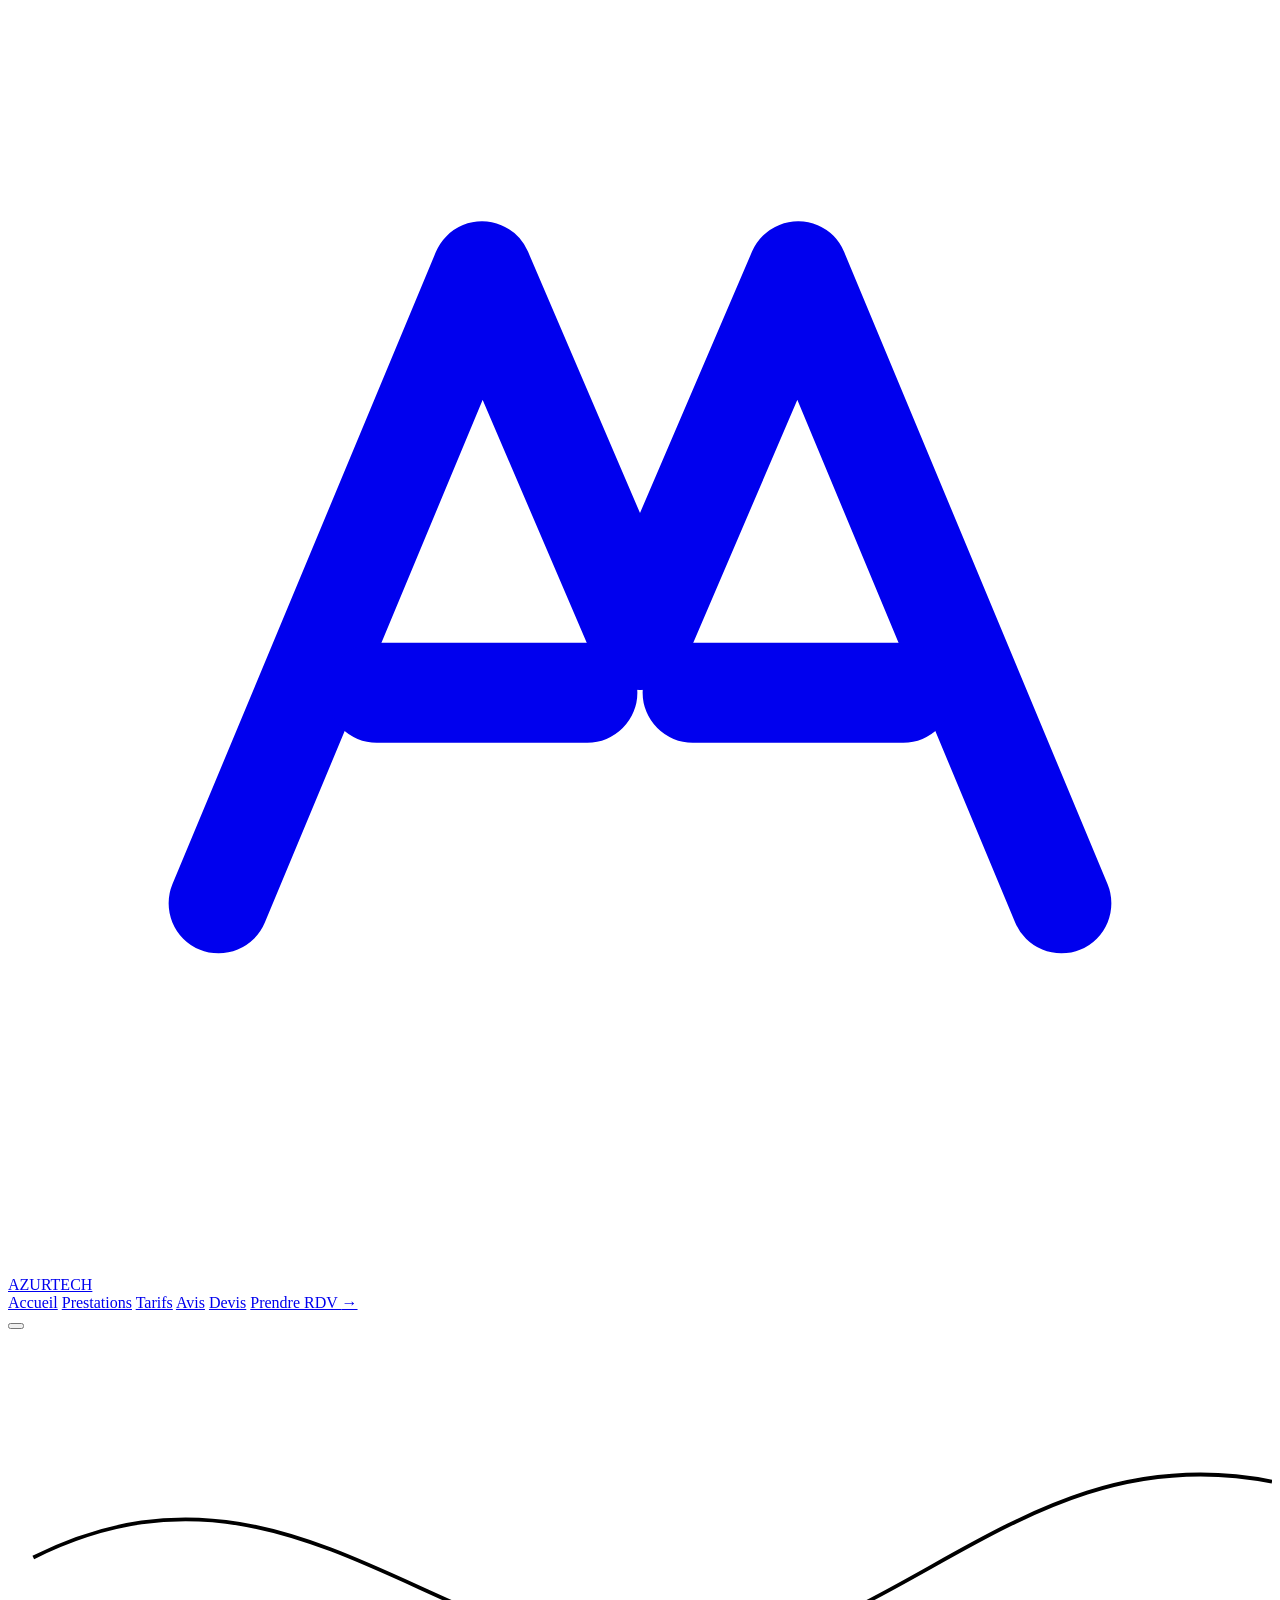
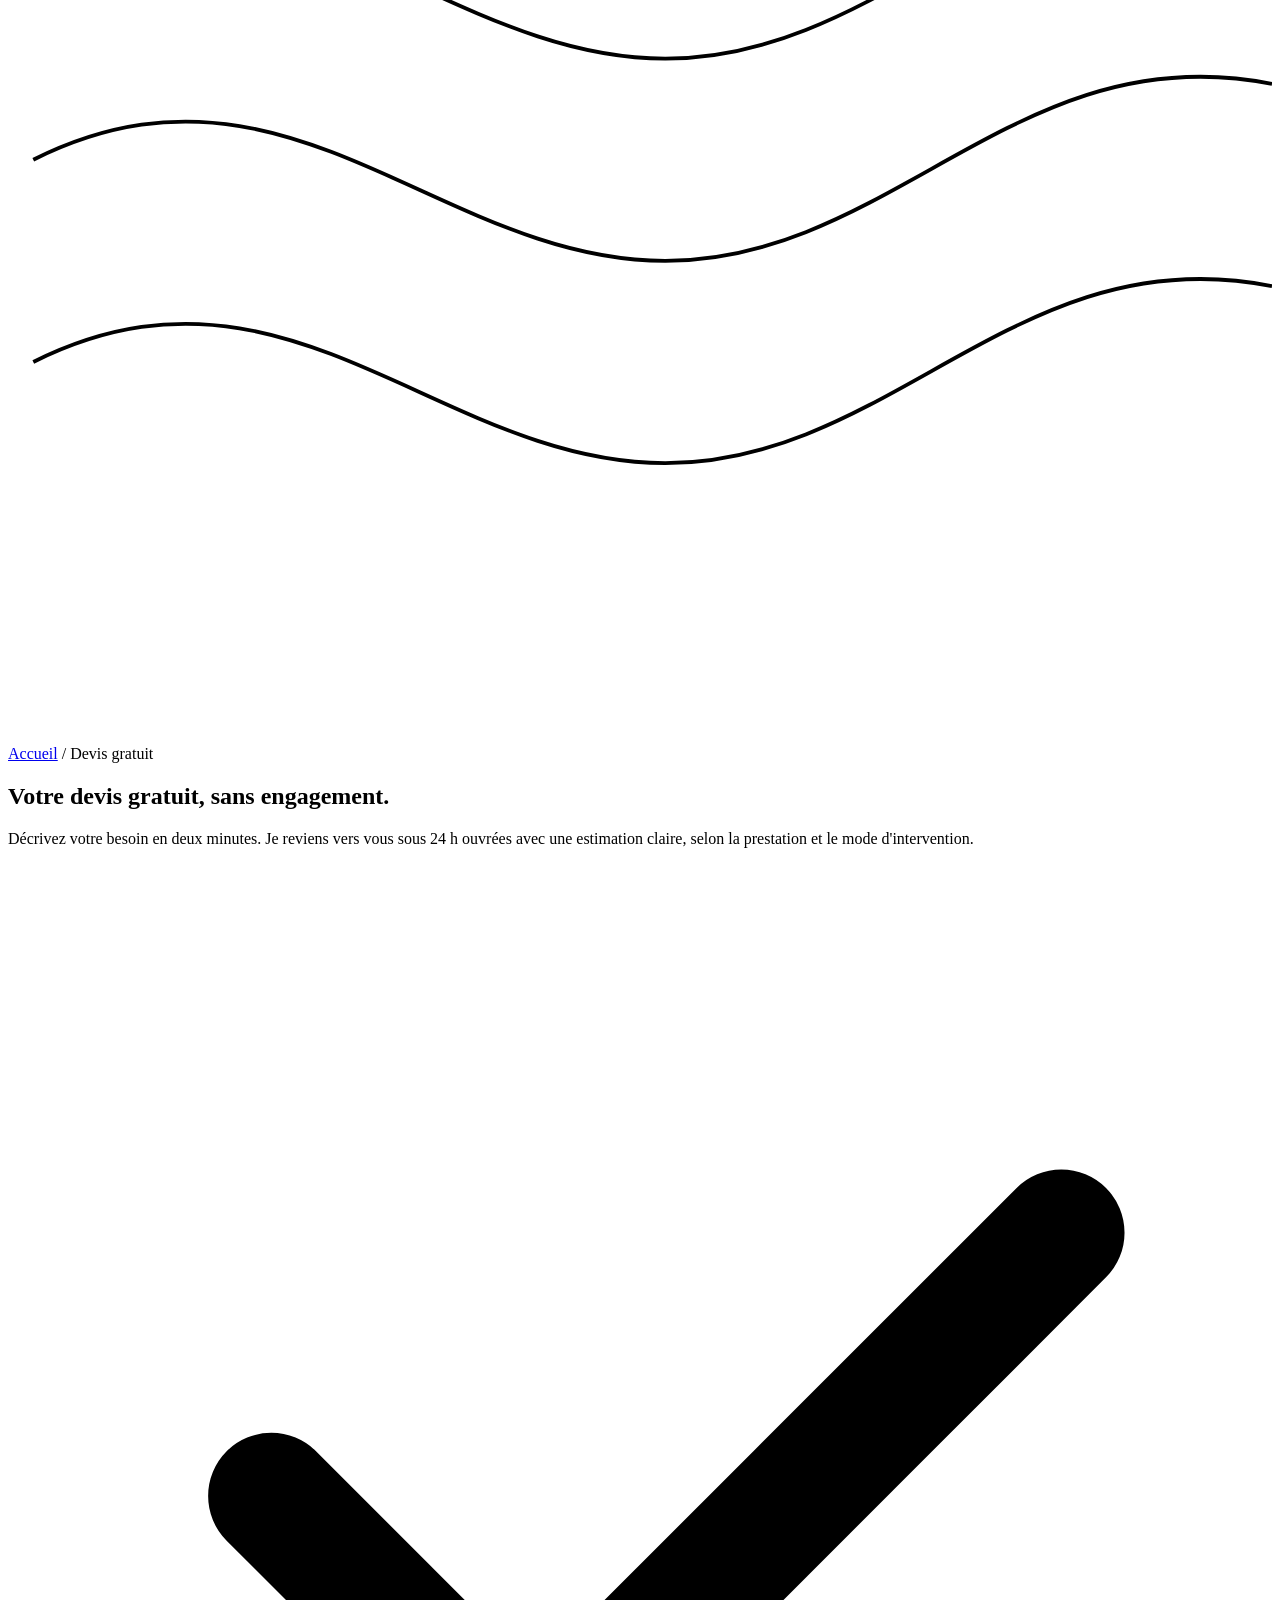
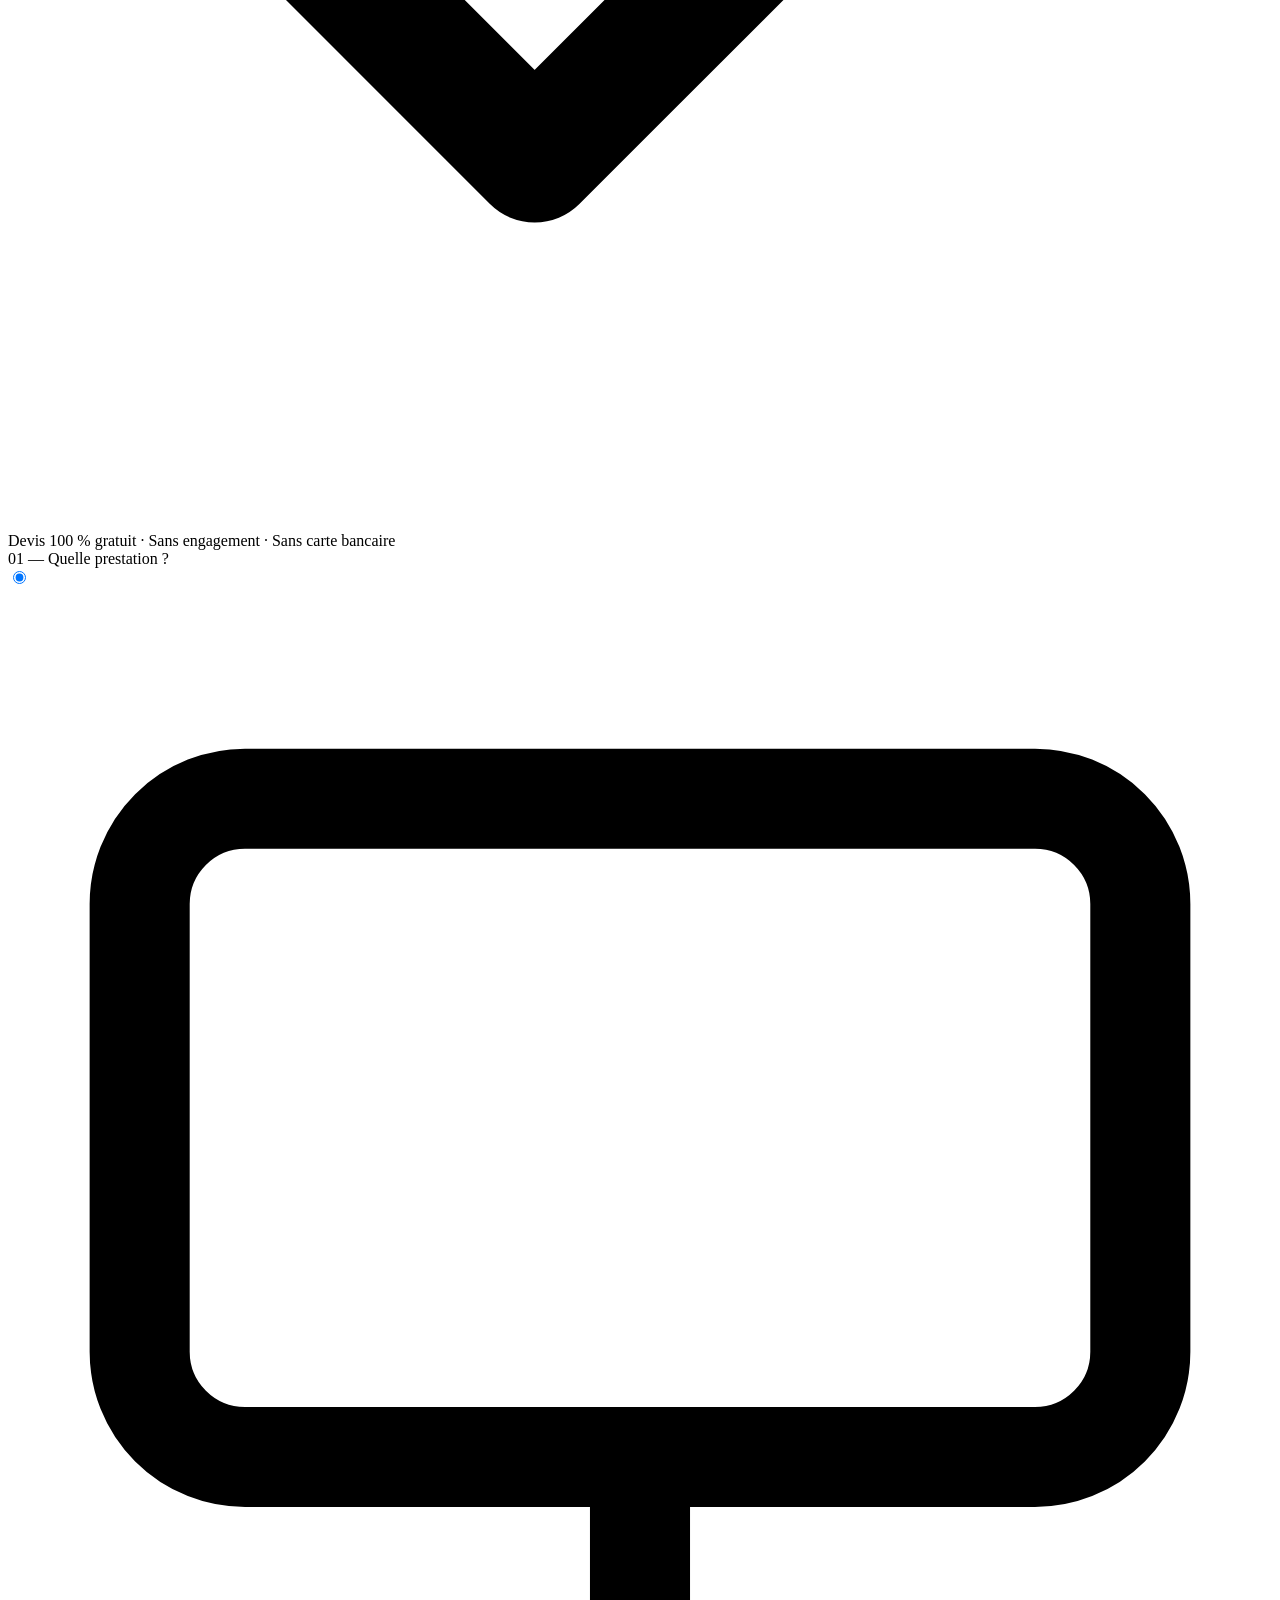
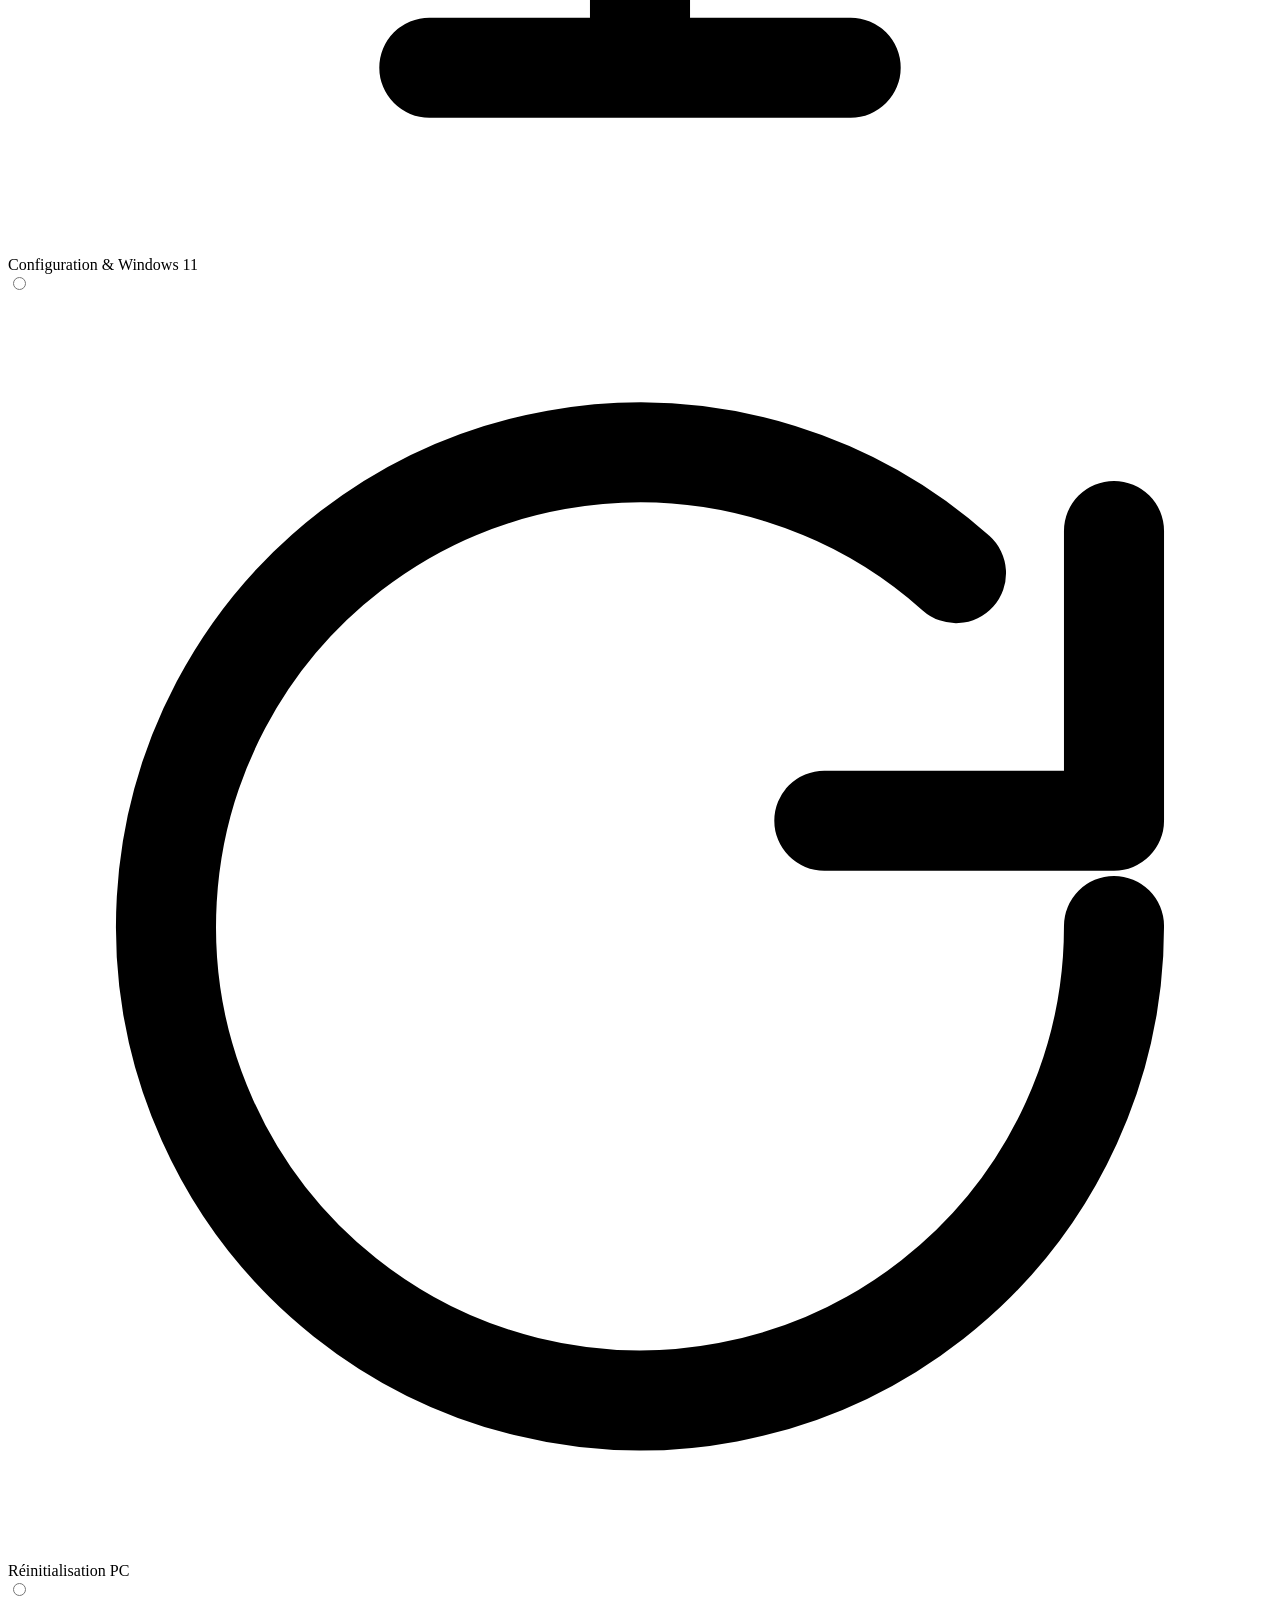
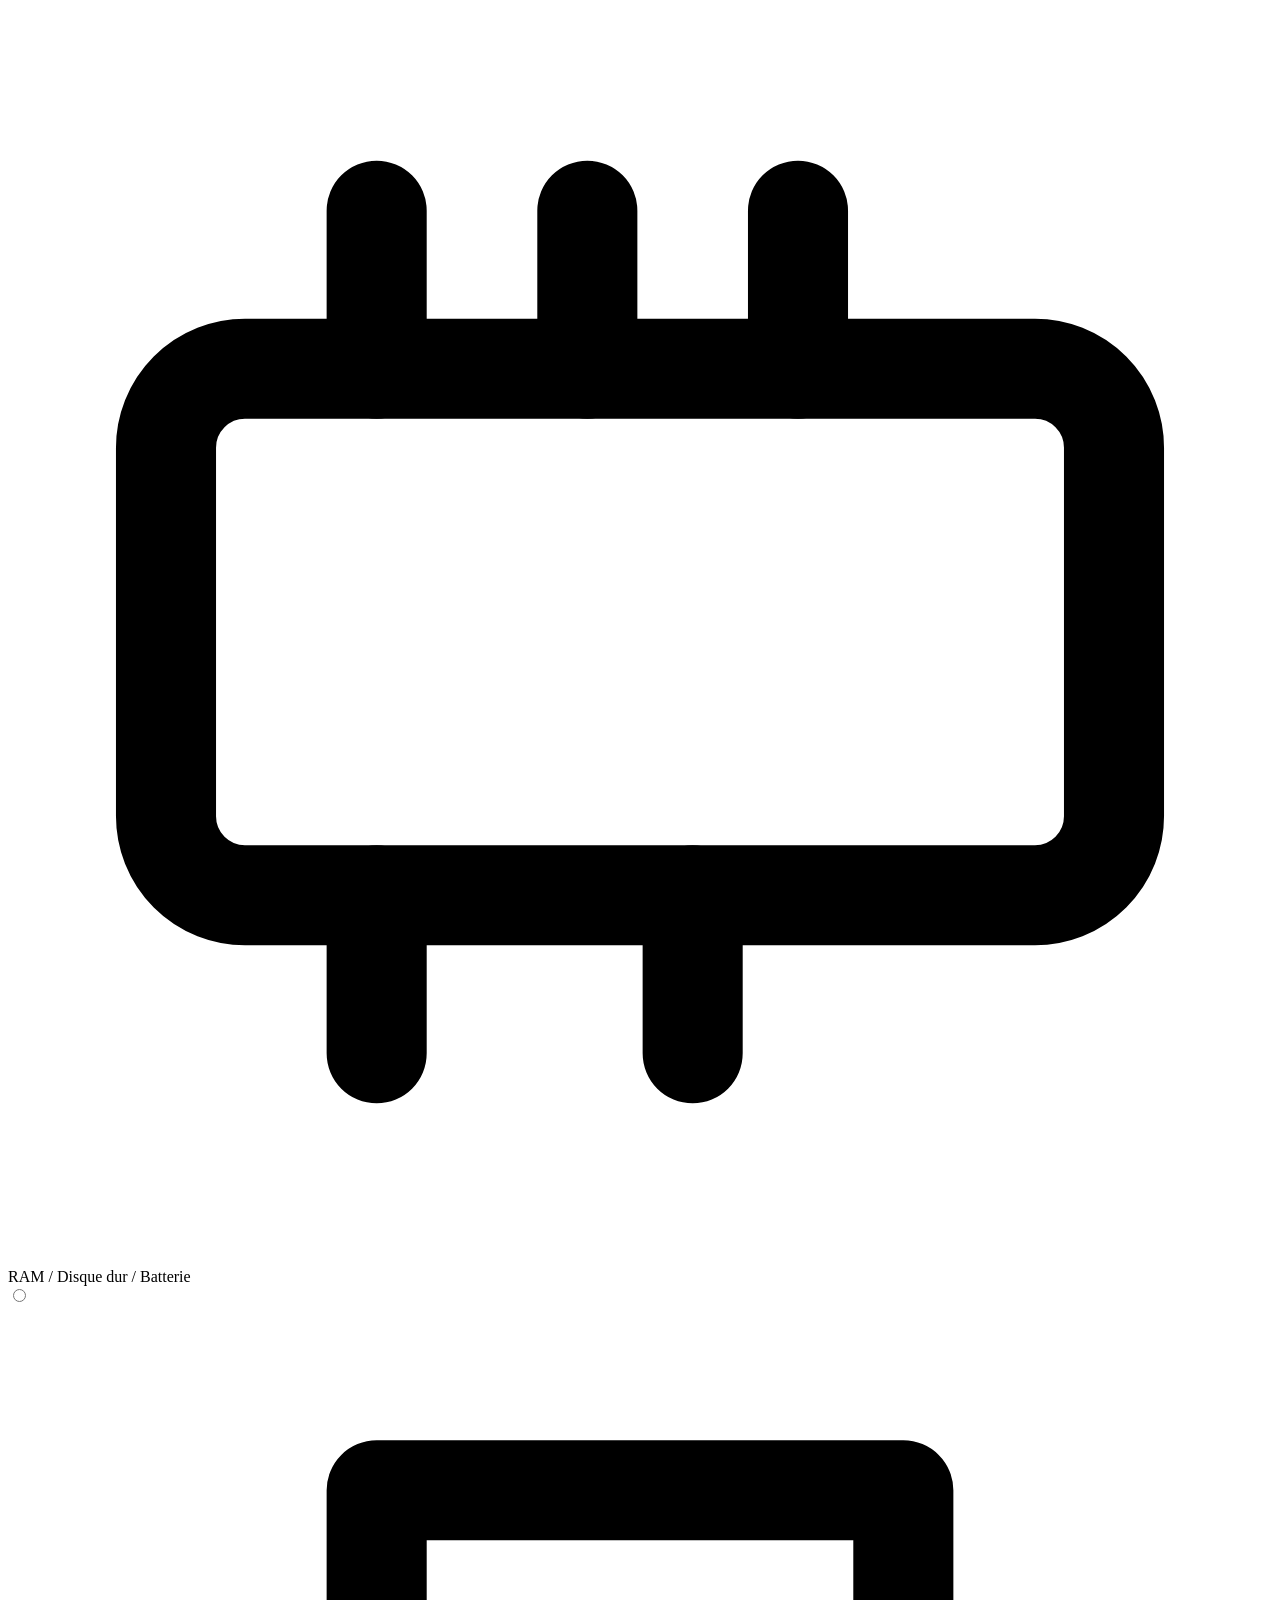
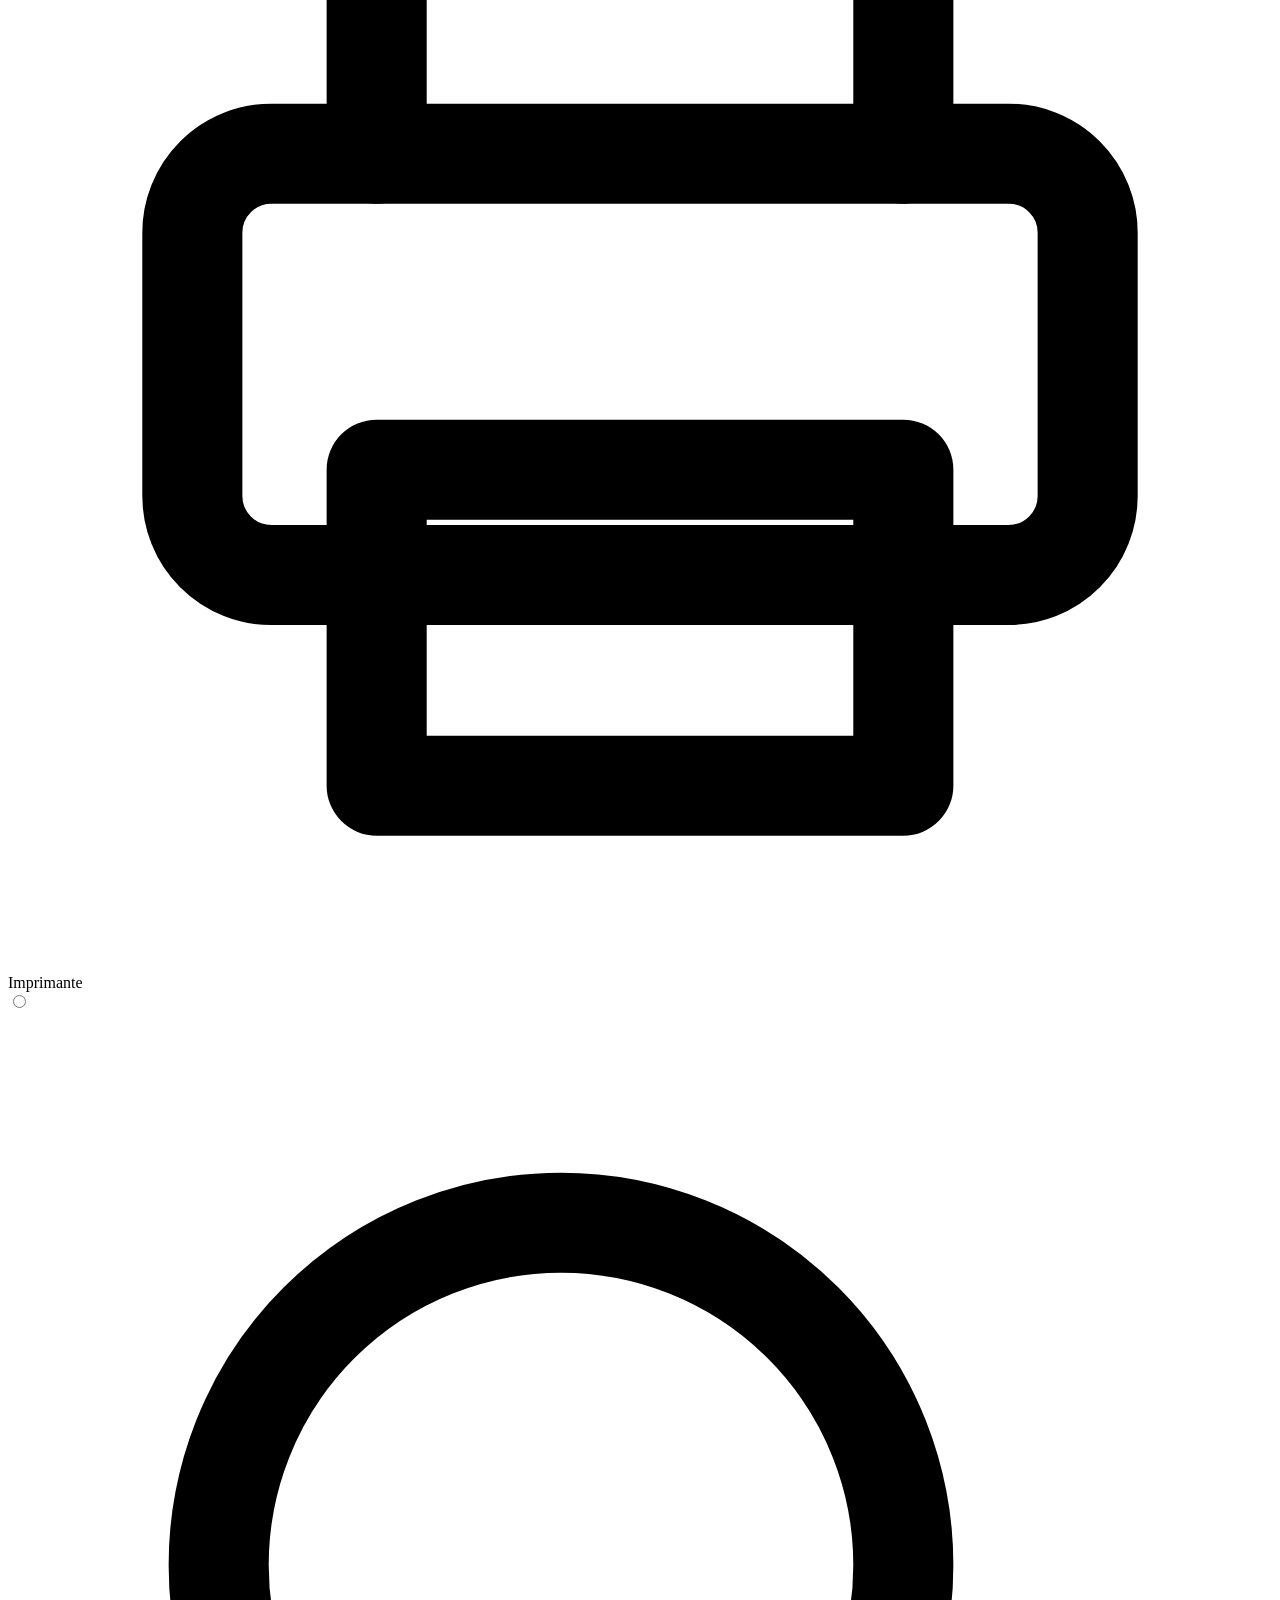
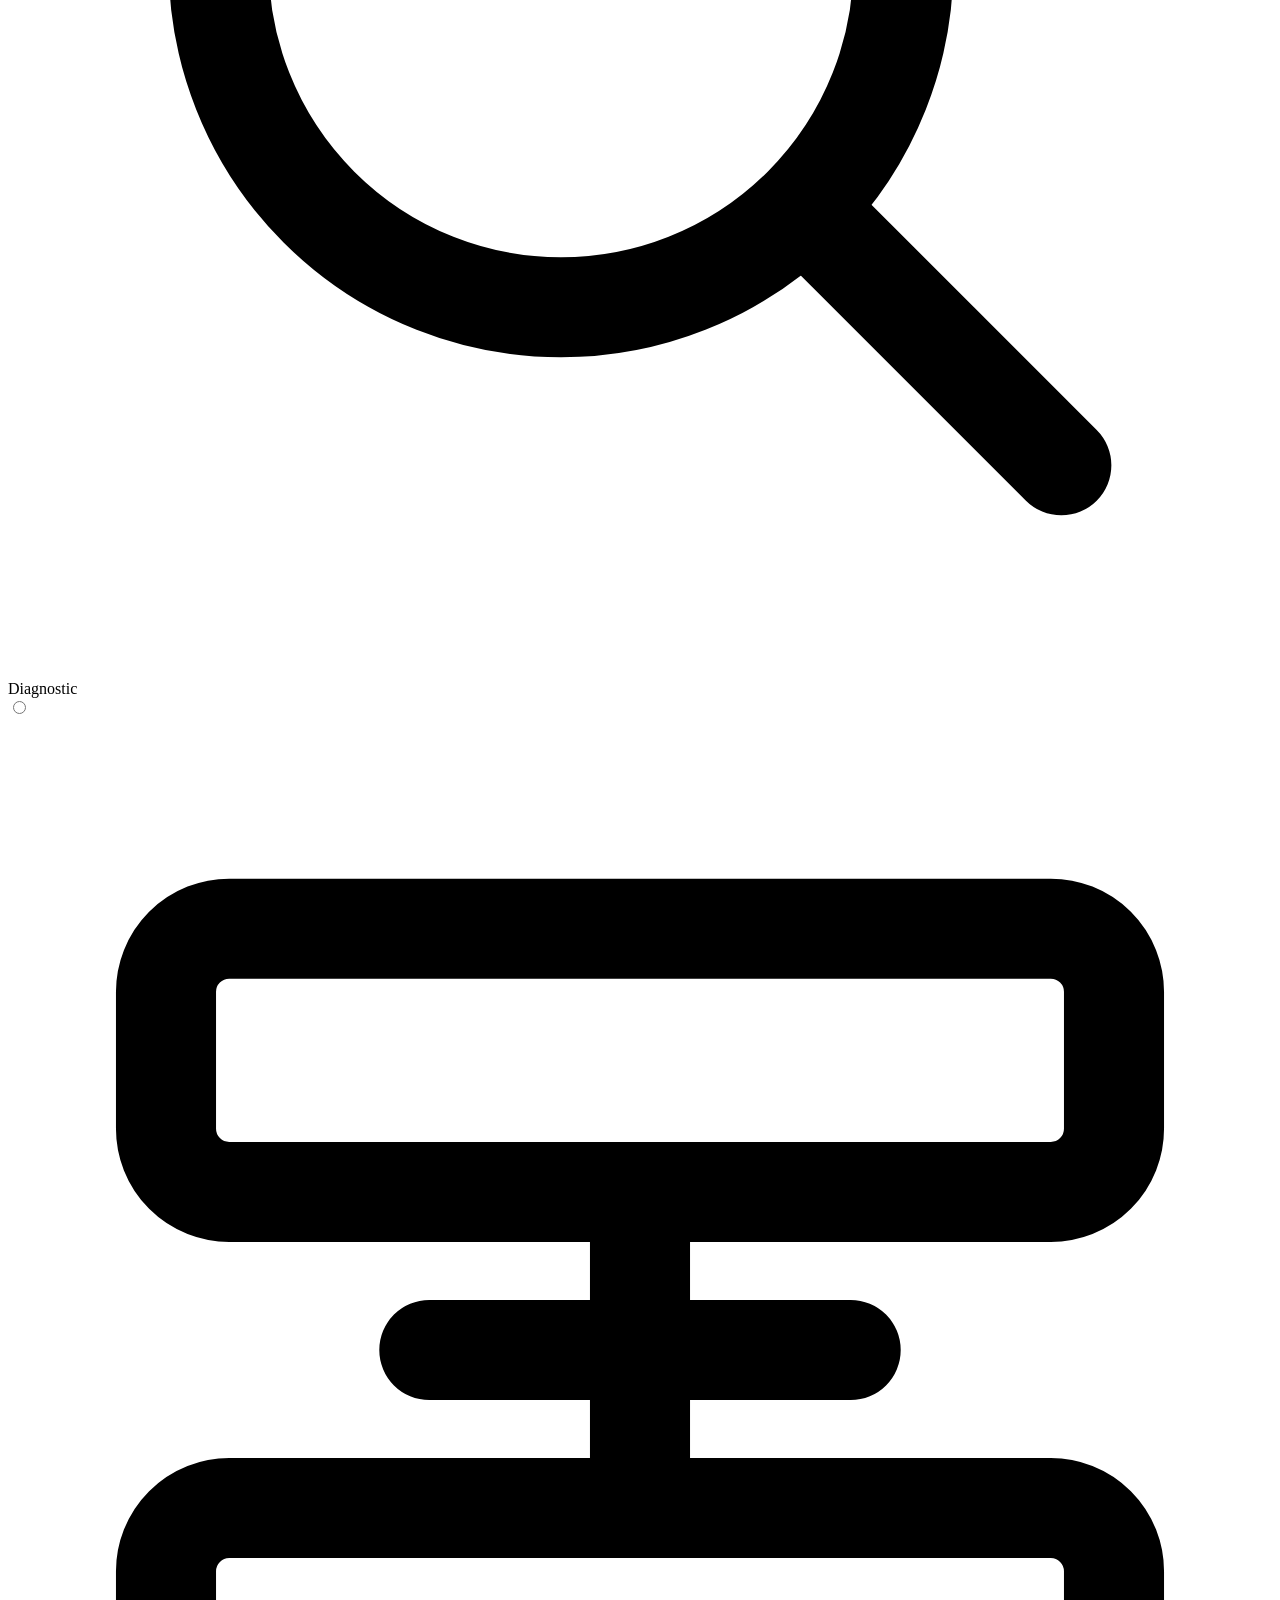
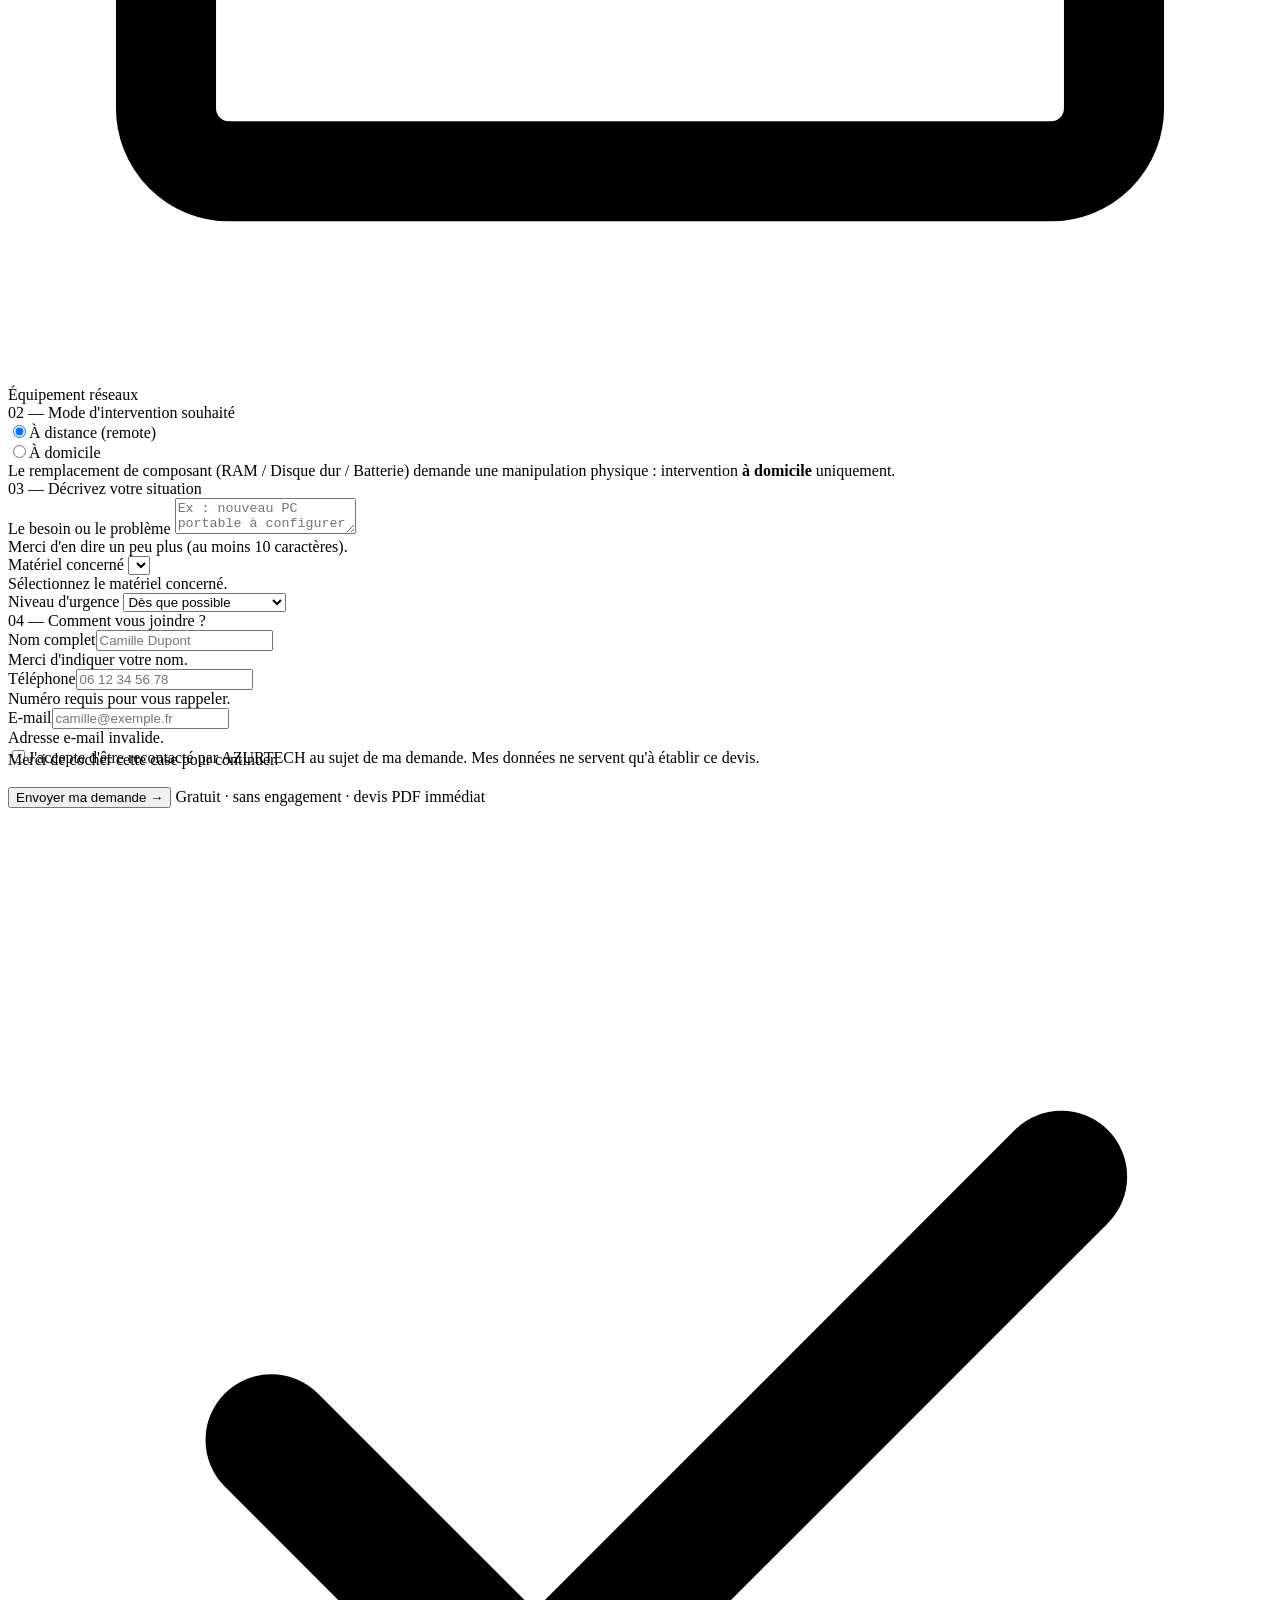
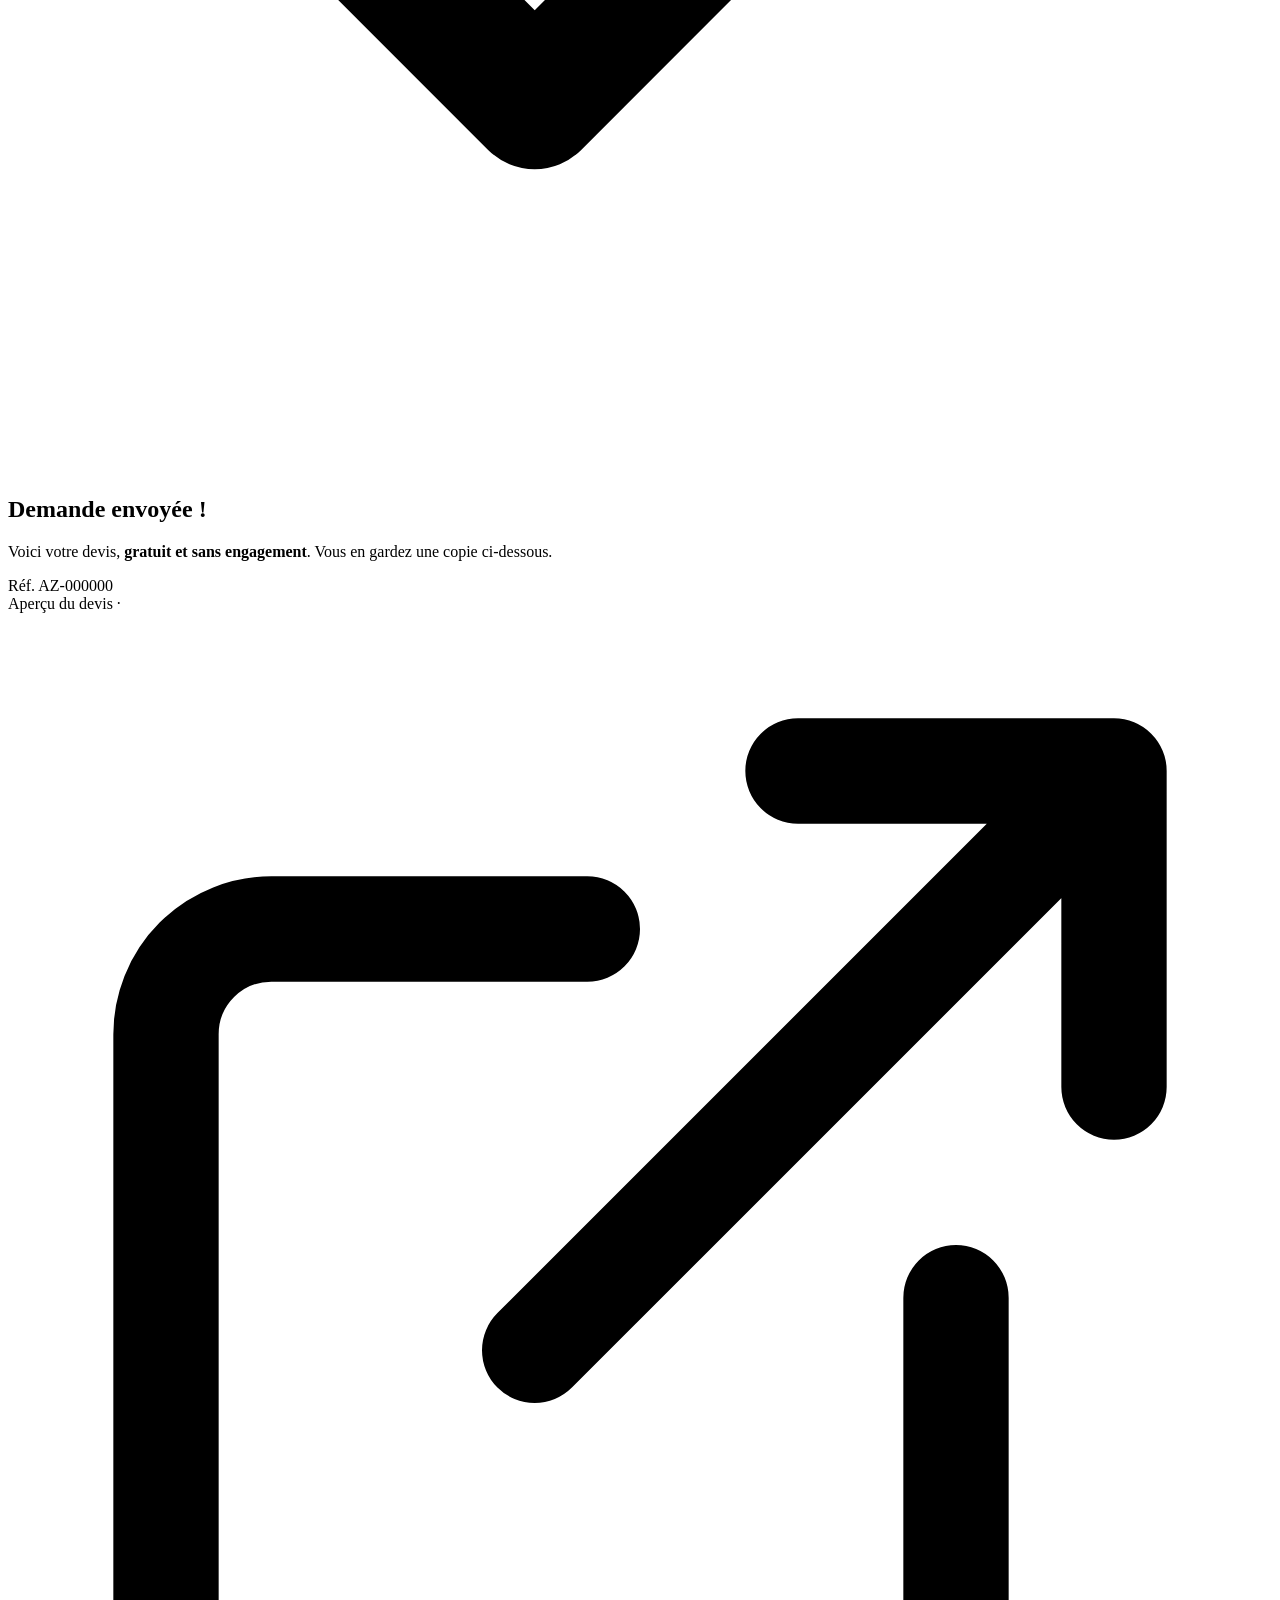
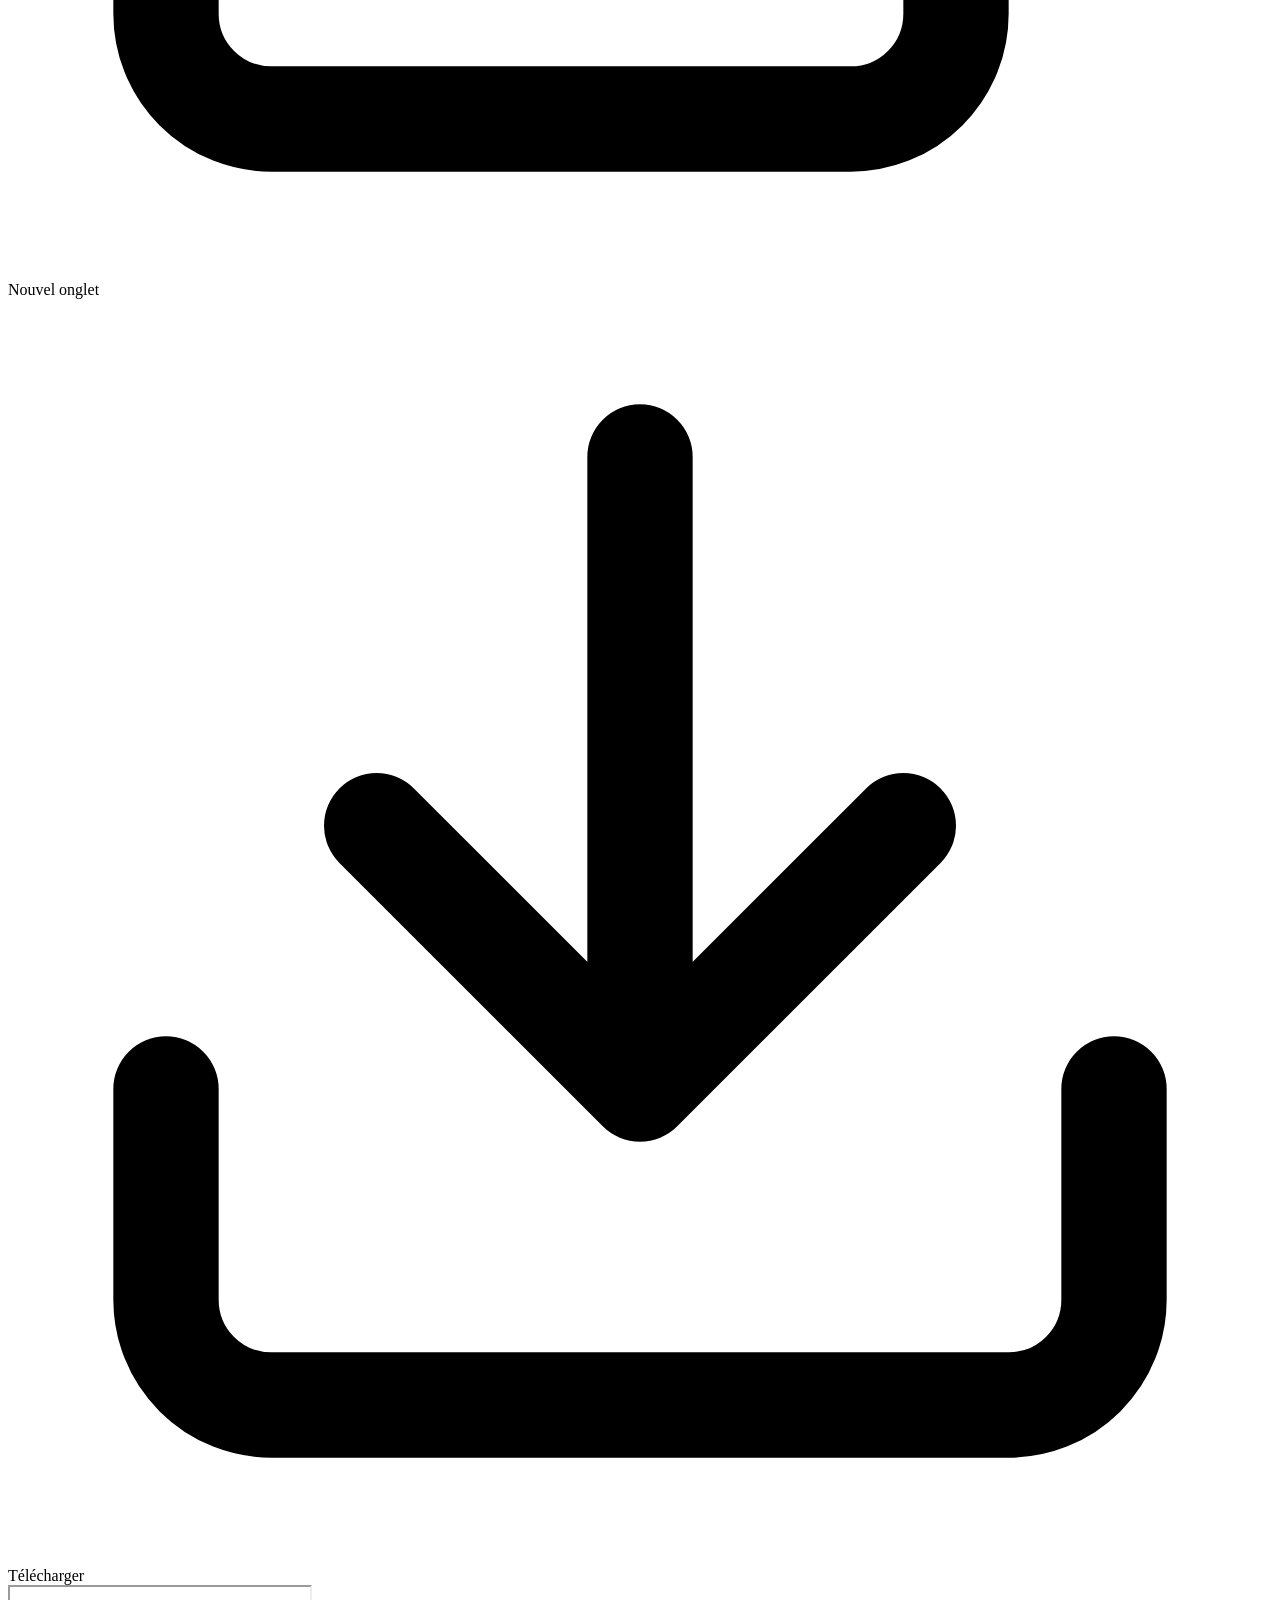
==== devis.html @ 7713f226 "Add files via upload" ====
<!DOCTYPE html>
<html lang="fr">
<head>
<meta charset="UTF-8">
<meta name="viewport" content="width=device-width, initial-scale=1.0">
<!-- Sécurité : politique de sécurité du contenu (CSP) + referrer -->
<meta http-equiv="Content-Security-Policy" content="default-src 'self'; base-uri 'self'; object-src 'none'; script-src 'self'; style-src 'self' 'unsafe-inline' https://fonts.googleapis.com; font-src 'self' https://fonts.gstatic.com; upgrade-insecure-requests; img-src 'self' data: blob:; connect-src 'self' https://api.emailjs.com; frame-src 'self' blob:; form-action 'self' mailto:">
<meta name="referrer" content="strict-origin-when-cross-origin">
<title>Devis gratuit — AZURTECH</title>
<meta name="description" content="Demandez votre devis informatique gratuit à AZURTECH, technicien pour particuliers sur la Côte d'Azur. Réponse sous 24 h.">
<link rel="preconnect" href="https://fonts.googleapis.com">
<link rel="preconnect" href="https://fonts.gstatic.com" crossorigin>
<link href="https://fonts.googleapis.com/css2?family=Bricolage+Grotesque:opsz,wght@12..96,400..800&family=IBM+Plex+Mono:wght@400;500;600&family=Inter:wght@400;500;600&display=swap" rel="stylesheet">
<script src="js/vendor/jspdf.umd.min.js"></script>
<script src="js/vendor/email.min.js"></script>
  <link rel="stylesheet" href="css/devis.css">
</head>
<body>

<header class="nav">
  <div class="wrap nav-in">
    <a href="index.html" class="logo">
      <span class="mark"><svg viewBox="0 0 24 24" fill="none" stroke="currentColor" stroke-width="1.9" stroke-linecap="round" stroke-linejoin="round"><path d="M4 17 9 5l3 7 3-7 5 12"/><path d="M7 13h4M13 13h4"/></svg></span>
      <span class="name">AZURTECH</span>
    </a>
    <nav class="nav-links" id="menu">
      <a class="link" href="index.html">Accueil</a>
      <a class="link" href="index.html#prestations">Prestations</a>
      <a class="link" href="index.html#tarifs">Tarifs</a>
      <a class="link" href="index.html#avis">Avis</a>
      <a class="link" href="devis.html">Devis</a>
      <a class="btn btn-primary" href="reservation.html">Prendre RDV <span class="arrow">→</span></a>
    </nav>
    <button class="menu-btn" id="menuBtn" aria-label="Ouvrir le menu"><span></span><span></span><span></span></button>
  </div>
</header>

<section class="phead">
  <span class="blob pb1"></span><span class="blob pb2"></span>
  <svg class="contour" viewBox="0 0 500 400" fill="none" stroke="currentColor" stroke-width="1.5" aria-hidden="true"><path d="M500 60C400 40 350 130 260 130S110 40 10 90"/><path d="M500 140C400 120 350 210 260 210S110 120 10 170"/><path d="M500 220C400 200 350 290 260 290S110 200 10 250"/></svg>
  <div class="wrap">
    <div class="crumb"><a href="index.html">Accueil</a> / Devis gratuit</div>
    <h1>Votre devis gratuit, sans engagement.</h1>
    <p>Décrivez votre besoin en deux minutes. Je reviens vers vous sous 24 h ouvrées avec une estimation claire, selon la prestation et le mode d'intervention.</p>
    <div class="free-badge">
      <svg viewBox="0 0 24 24" fill="none" stroke="currentColor" stroke-width="2.4" stroke-linecap="round" stroke-linejoin="round"><path d="m5 12 5 5L20 7"/></svg>
      Devis 100 % gratuit · Sans engagement · Sans carte bancaire
    </div>
  </div>
</section>

<div class="wrap">
  <div class="split">
    <div class="panel">
      <form id="devisForm" novalidate>
        <div aria-hidden="true" style="position:absolute;left:-9999px;top:-9999px;width:1px;height:1px;overflow:hidden"><label>Laissez ce champ vide<input type="text" name="website" id="hp" tabindex="-1" autocomplete="off"></label></div>
        <span class="step-tag">01 — Quelle prestation ?</span>
        <div class="chips">
          <div class="chip"><input type="radio" name="service" id="s1" value="Configuration de PC & Migration Windows 11" checked>
            <label for="s1"><span class="ico"><svg viewBox="0 0 24 24" fill="none" stroke="currentColor" stroke-width="1.9" stroke-linecap="round" stroke-linejoin="round"><rect x="2.5" y="4" width="19" height="12.5" rx="2"/><path d="M8 20.5h8M12 16.5v4"/></svg></span>Configuration & Windows 11</label></div>
          <div class="chip"><input type="radio" name="service" id="s2" value="Réinitialisation & Nettoyage PC">
            <label for="s2"><span class="ico"><svg viewBox="0 0 24 24" fill="none" stroke="currentColor" stroke-width="1.9" stroke-linecap="round" stroke-linejoin="round"><path d="M21 12a9 9 0 1 1-3-6.7"/><path d="M21 4.5V10h-5.5"/></svg></span>Réinitialisation PC</label></div>
          <div class="chip"><input type="radio" name="service" id="s3" value="Remplacement RAM / Disque dur / Batterie">
            <label for="s3"><span class="ico"><svg viewBox="0 0 24 24" fill="none" stroke="currentColor" stroke-width="1.9" stroke-linecap="round" stroke-linejoin="round"><rect x="3" y="7" width="18" height="10" rx="1.5"/><path d="M7 7V4M11 7V4M15 7V4M7 17v3M13 17v3"/></svg></span>RAM / Disque dur / Batterie</label></div>
          <div class="chip"><input type="radio" name="service" id="s4" value="Installation & Configuration Imprimante">
            <label for="s4"><span class="ico"><svg viewBox="0 0 24 24" fill="none" stroke="currentColor" stroke-width="1.9" stroke-linecap="round" stroke-linejoin="round"><path d="M7 8.5V3.5h10v5"/><rect x="3.5" y="8.5" width="17" height="8" rx="1.5"/><path d="M7 14.5h10v6H7z"/></svg></span>Imprimante</label></div>
          <div class="chip"><input type="radio" name="service" id="s5" value="Diagnostic Informatique">
            <label for="s5"><span class="ico"><svg viewBox="0 0 24 24" fill="none" stroke="currentColor" stroke-width="1.9" stroke-linecap="round" stroke-linejoin="round"><circle cx="10.5" cy="10.5" r="6.5"/><path d="m20 20-4.5-4.5"/></svg></span>Diagnostic</label></div>
          <div class="chip"><input type="radio" name="service" id="s6" value="Configuration équipement réseaux">
            <label for="s6"><span class="ico"><svg viewBox="0 0 24 24" fill="none" stroke="currentColor" stroke-width="1.9" stroke-linecap="round" stroke-linejoin="round"><rect x="3" y="4" width="18" height="5" rx="1.2"/><rect x="3" y="15" width="18" height="5" rx="1.2"/><path d="M12 9v6M8 12h8"/></svg></span>Équipement réseaux</label></div>
        </div>

        <span class="step-tag">02 — Mode d'intervention souhaité</span>
        <div class="mode">
          <div class="chip"><input type="radio" name="mode" id="m1" value="À distance" checked><label for="m1">À distance (remote)</label></div>
          <div class="chip"><input type="radio" name="mode" id="m2" value="À domicile"><label for="m2">À domicile</label></div>
        </div>
        <div class="mode-note" id="modeNote">Le remplacement de composant (RAM / Disque dur / Batterie) demande une manipulation physique : intervention <b>à domicile</b> uniquement.</div>

        <span class="step-tag">03 — Décrivez votre situation</span>
        <div class="field">
          <label class="lbl" for="desc">Le besoin ou le problème</label>
          <textarea id="desc" placeholder="Ex : nouveau PC portable à configurer avec Office et migration des données, ou : batterie à remplacer sur un Lenovo…"></textarea>
          <div class="errmsg" id="descErr">Merci d'en dire un peu plus (au moins 10 caractères).</div>
        </div>
        <div class="field row">
          <div>
            <label class="lbl" for="materiel" id="materielLbl">Matériel concerné</label>
            <select id="materiel"></select>
            <div class="errmsg" id="materielErr">Sélectionnez le matériel concerné.</div>
          </div>
          <div>
            <label class="lbl" for="urgence">Niveau d'urgence</label>
            <select id="urgence"><option>Dès que possible</option><option>Dans la semaine</option><option>Pas pressé, je compare</option></select>
          </div>
        </div>
        <div class="field" id="modeleField" style="display:none">
          <label class="lbl" for="modele">Modèle de l'imprimante</label><input type="text" id="modele" placeholder="Ex. DeskJet 2720e, PIXMA TS3450, EcoTank ET-2850…"><div class="errmsg" id="modeleErr">Indiquez le modèle de l'imprimante.</div>
        </div>

        <span class="step-tag">04 — Comment vous joindre ?</span>
        <div class="field row">
          <div><label class="lbl" for="nom">Nom complet</label><input type="text" id="nom" placeholder="Camille Dupont"><div class="errmsg" id="nomErr">Merci d'indiquer votre nom.</div></div>
          <div><label class="lbl" for="tel">Téléphone</label><input type="tel" id="tel" placeholder="06 12 34 56 78"><div class="errmsg" id="telErr">Numéro requis pour vous rappeler.</div></div>
        </div>
        <div class="field">
          <label class="lbl" for="email">E-mail</label><input type="email" id="email" placeholder="camille@exemple.fr"><div class="errmsg" id="emailErr">Adresse e-mail invalide.</div>
        </div>
        <div class="field" id="villeField" style="display:none">
          <label class="lbl" for="ville">Ville d'intervention</label><input type="text" id="ville" placeholder="Nice, Cannes, Antibes…"><div class="errmsg" id="villeErr">Indiquez la ville d'intervention.</div>
        </div>

        <label class="consent"><input type="checkbox" id="rgpd"><span>J'accepte d'être recontacté par AZURTECH au sujet de ma demande. Mes données ne servent qu'à établir ce devis.</span></label>
        <div class="errmsg" id="rgpdErr" style="margin-top:-16px;margin-bottom:18px">Merci de cocher cette case pour continuer.</div>

        <div class="submit-row">
          <button type="submit" class="btn btn-coral full" id="submitBtn">Envoyer ma demande <span class="arrow">→</span></button>
          <span class="note">Gratuit · sans engagement · devis PDF immédiat</span>
        </div>
      </form>

      <div class="success" id="success">
        <div class="check"><svg viewBox="0 0 24 24" fill="none" stroke="currentColor" stroke-width="2.5" stroke-linecap="round" stroke-linejoin="round"><path d="m5 12 5 5L20 7"/></svg></div>
        <h2>Demande envoyée !</h2>
        <p>Voici votre devis, <b>gratuit et sans engagement</b>. Vous en gardez une copie ci-dessous.</p>
        <div class="ref" id="refNo">Réf. AZ-000000</div>
        <div class="mail-status" id="mailStatus"></div>
        <div class="viewer">
          <div class="viewer-bar">
            <span class="vl">Aperçu du devis · <span id="doneRef" class="mono"></span></span>
            <div class="vbtns">
              <a class="vbtn" id="btnOpen" target="_blank" rel="noopener"><svg viewBox="0 0 24 24" fill="none" stroke="currentColor" stroke-width="2" stroke-linecap="round" stroke-linejoin="round"><path d="M18 13v6a2 2 0 0 1-2 2H5a2 2 0 0 1-2-2V8a2 2 0 0 1 2-2h6"/><path d="M15 3h6v6M10 14 21 3"/></svg>Nouvel onglet</a>
              <a class="vbtn pri" id="btnDl" download><svg viewBox="0 0 24 24" fill="none" stroke="currentColor" stroke-width="2" stroke-linecap="round" stroke-linejoin="round"><path d="M21 15v4a2 2 0 0 1-2 2H5a2 2 0 0 1-2-2v-4"/><path d="M7 10l5 5 5-5M12 15V3"/></svg>Télécharger</a>
            </div>
          </div>
          <iframe id="pdfFrame" title="Aperçu du devis PDF"></iframe>
        </div>
        <br>
        <a class="btn btn-outline" href="index.html">Retour à l'accueil</a>
      </div>
    </div>

    <aside class="aside">
      <div class="acard">
        <h3>Pourquoi un devis AZURTECH ?</h3>
        <ul class="reassure">
          <li><span class="rc"><svg viewBox="0 0 24 24" fill="none" stroke="currentColor" stroke-width="2" stroke-linecap="round" stroke-linejoin="round"><path d="M12 7v5l3 2"/><circle cx="12" cy="12" r="9"/></svg></span><span><b>Réponse en 24 h</b>Une estimation claire, sans délai interminable.</span></li>
          <li><span class="rc"><svg viewBox="0 0 24 24" fill="none" stroke="currentColor" stroke-width="2" stroke-linecap="round" stroke-linejoin="round"><path d="M12 1v22M17 5H9.5a3.5 3.5 0 0 0 0 7h5a3.5 3.5 0 0 1 0 7H6"/></svg></span><span><b>0 € et sans engagement</b>Vous décidez ensuite, en toute liberté.</span></li>
          <li><span class="rc"><svg viewBox="0 0 24 24" fill="none" stroke="currentColor" stroke-width="2" stroke-linecap="round" stroke-linejoin="round"><path d="m5 12 5 5L20 7"/></svg></span><span><b>Prix fixé d'avance</b>Le tarif est annoncé avant toute intervention.</span></li>
        </ul>
      </div>
      <div class="acard dark">
        <h3>Comment ça marche</h3>
        <ol class="steps">
          <li><span class="n">1.</span><span>Vous décrivez votre besoin dans le formulaire.</span></li>
          <li><span class="n">2.</span><span>Je vous rappelle pour préciser les détails.</span></li>
          <li><span class="n">3.</span><span>Vous recevez une estimation écrite.</span></li>
          <li><span class="n">4.</span><span>Vous validez, j'interviens. C'est tout.</span></li>
        </ol>
      </div>
      <div class="acard">
        <h3>Besoin d'aller plus vite ?</h3>
        <p class="contact-mini">Appelez-moi au <a href="tel:+33768695540">07 68 69 55 40</a> ou <a href="reservation.html">prenez rendez-vous</a> en ligne.</p>
      </div>
    </aside>
  </div>
</div>

<footer>
  <div class="wrap foot-in">
    <a href="index.html" class="logo"><span class="mark" style="width:28px;height:28px"><svg viewBox="0 0 24 24" fill="none" stroke="currentColor" stroke-width="1.9" stroke-linecap="round" stroke-linejoin="round"><path d="M4 17 9 5l3 7 3-7 5 12"/><path d="M7 13h4M13 13h4"/></svg></span><span class="name">AZURTECH</span></a>
    <div class="foot-nav"><a href="index.html">Accueil</a><a href="reservation.html">Prendre RDV</a><a href="index.html#tarifs">Tarifs</a><a href="mailto:contact@azurtech-informatique.fr">contact@azurtech-informatique.fr</a></div>
    <span class="mono">© 2026 AZURTECH</span>
  </div>
</footer>

  <script src="js/devis.js"></script>
</body>
</html>
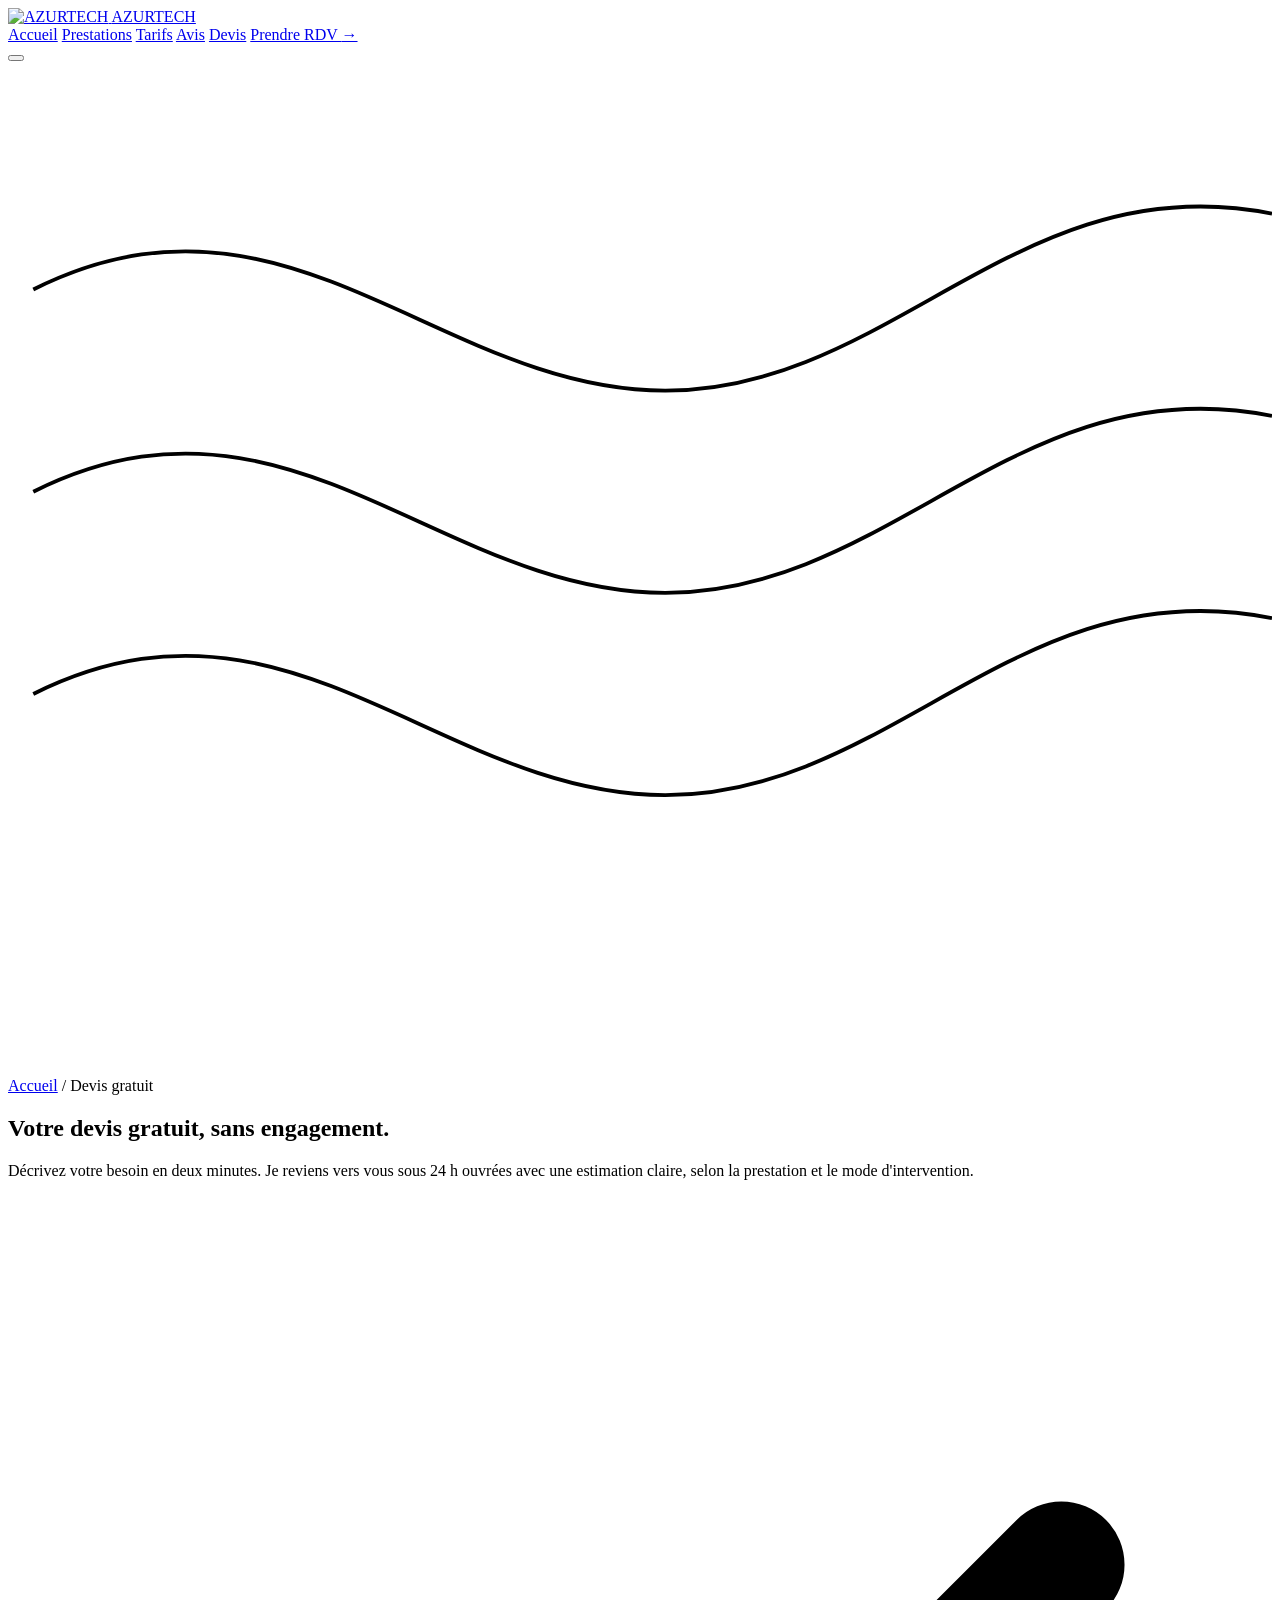
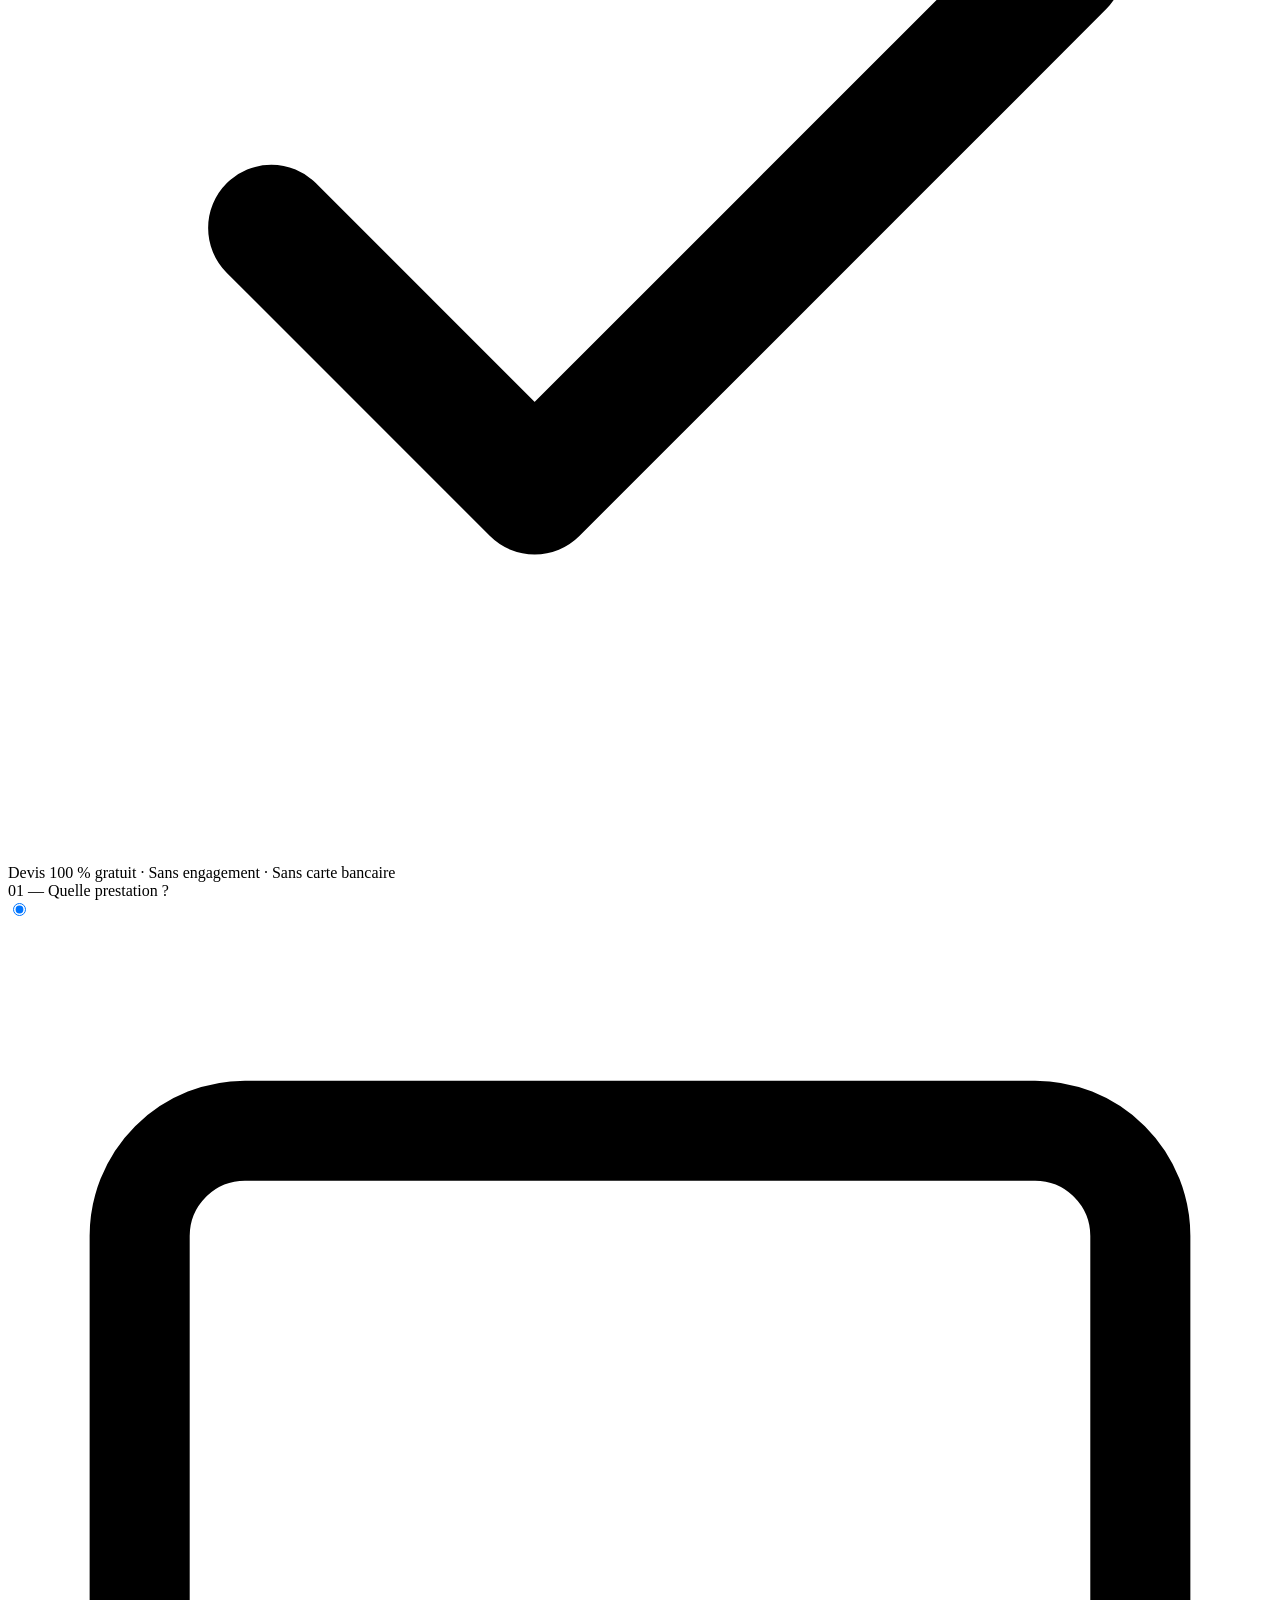
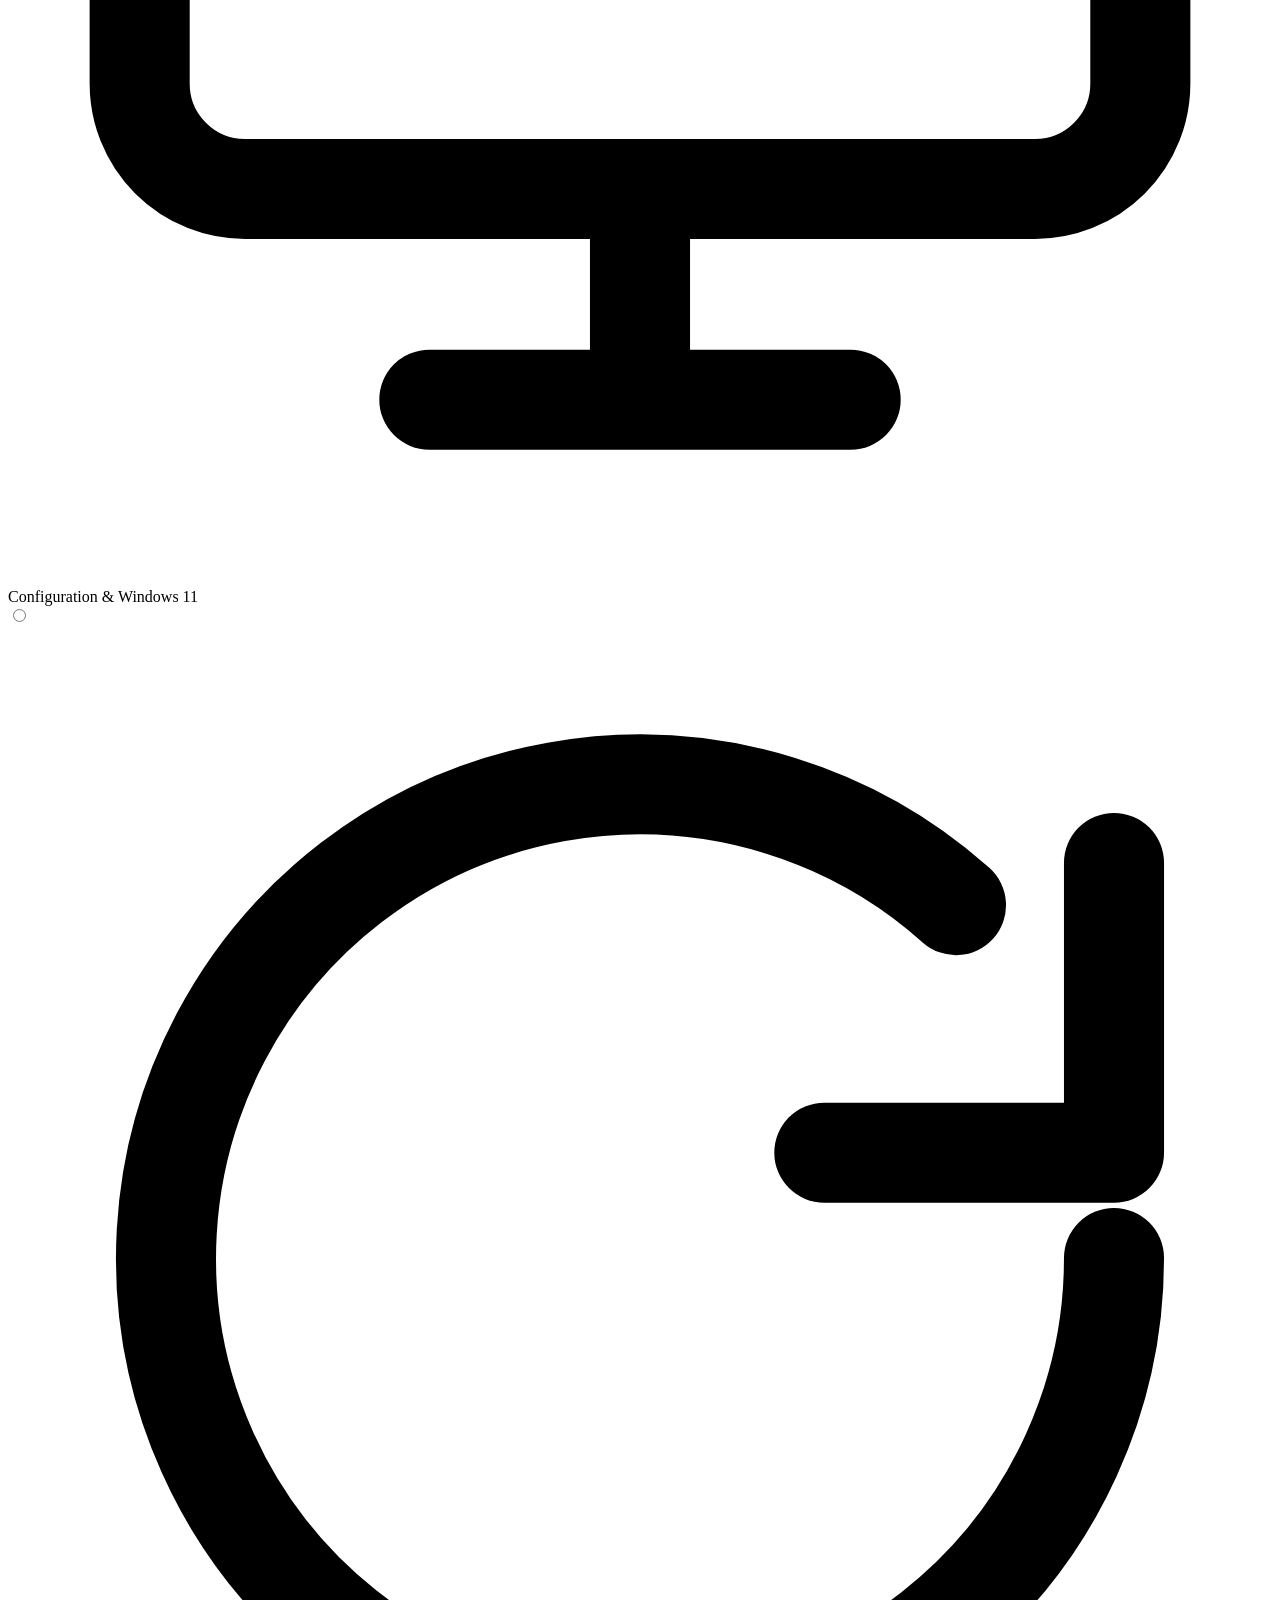
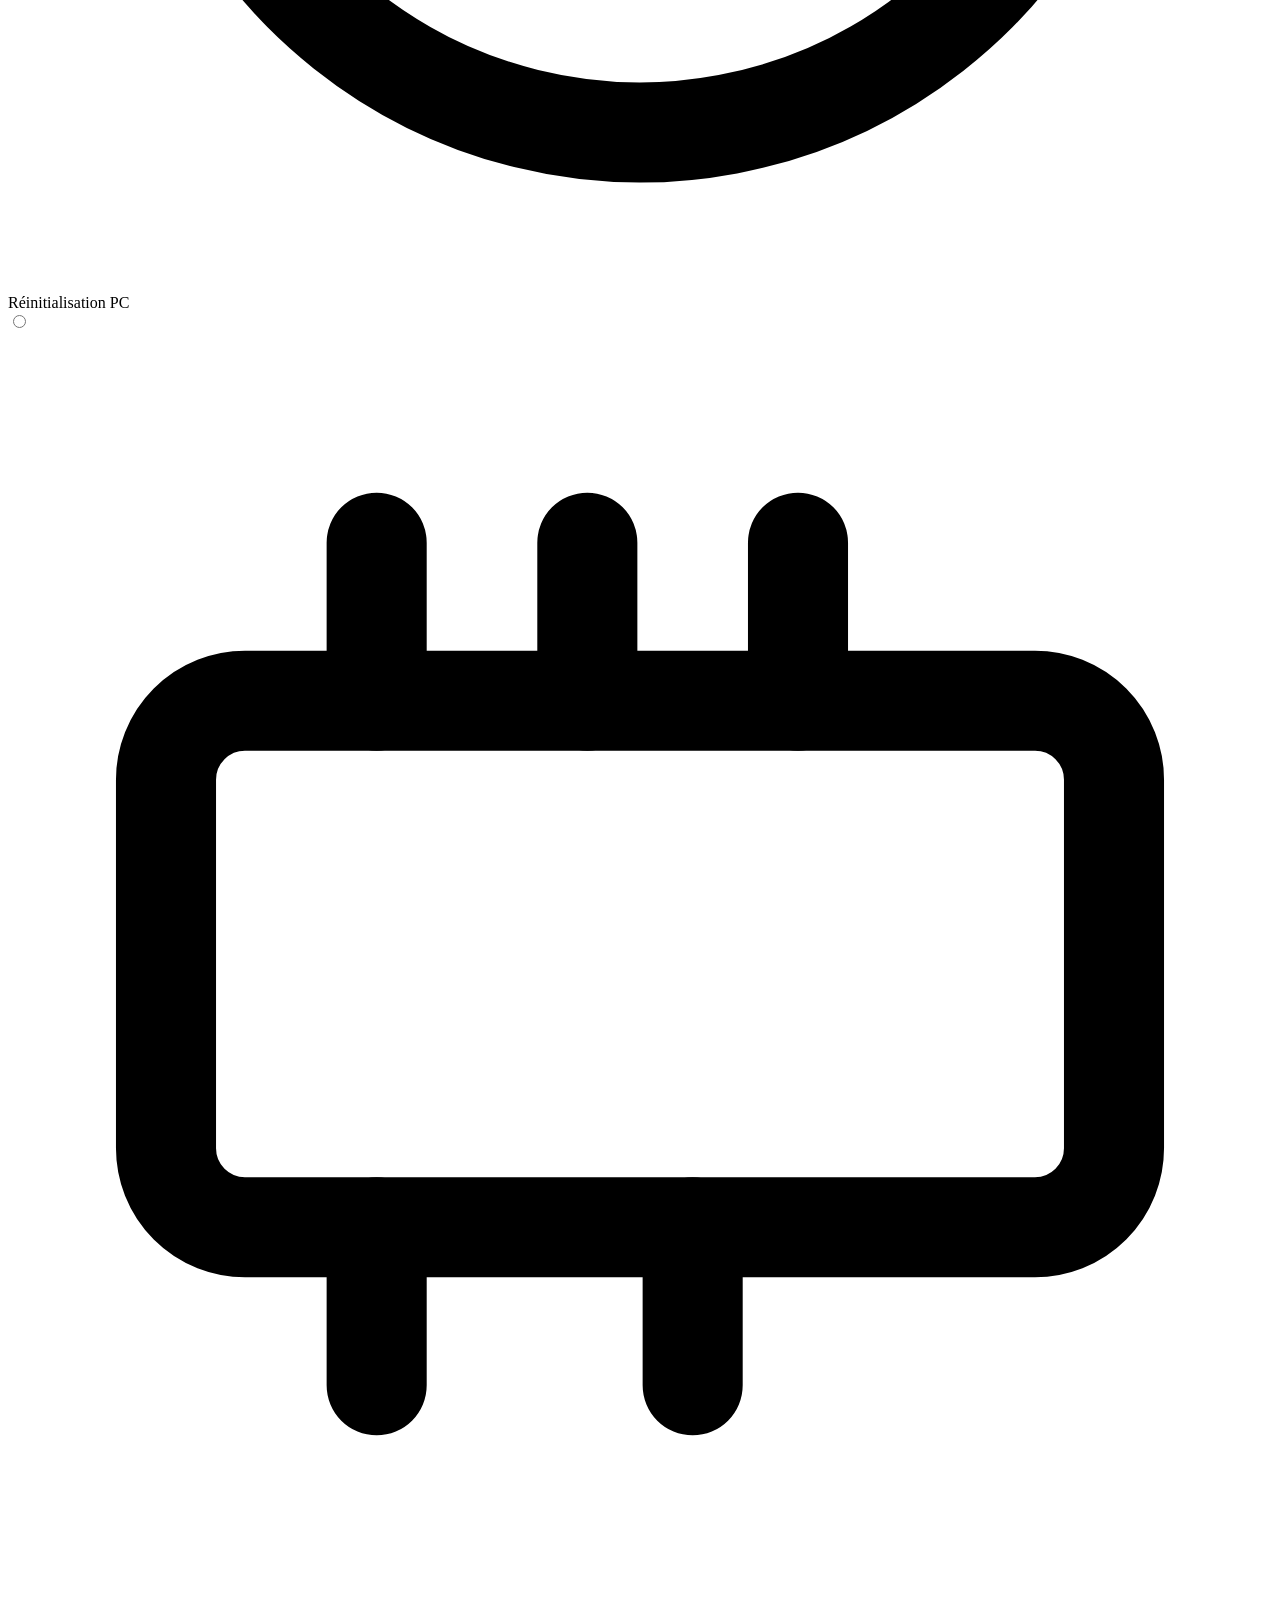
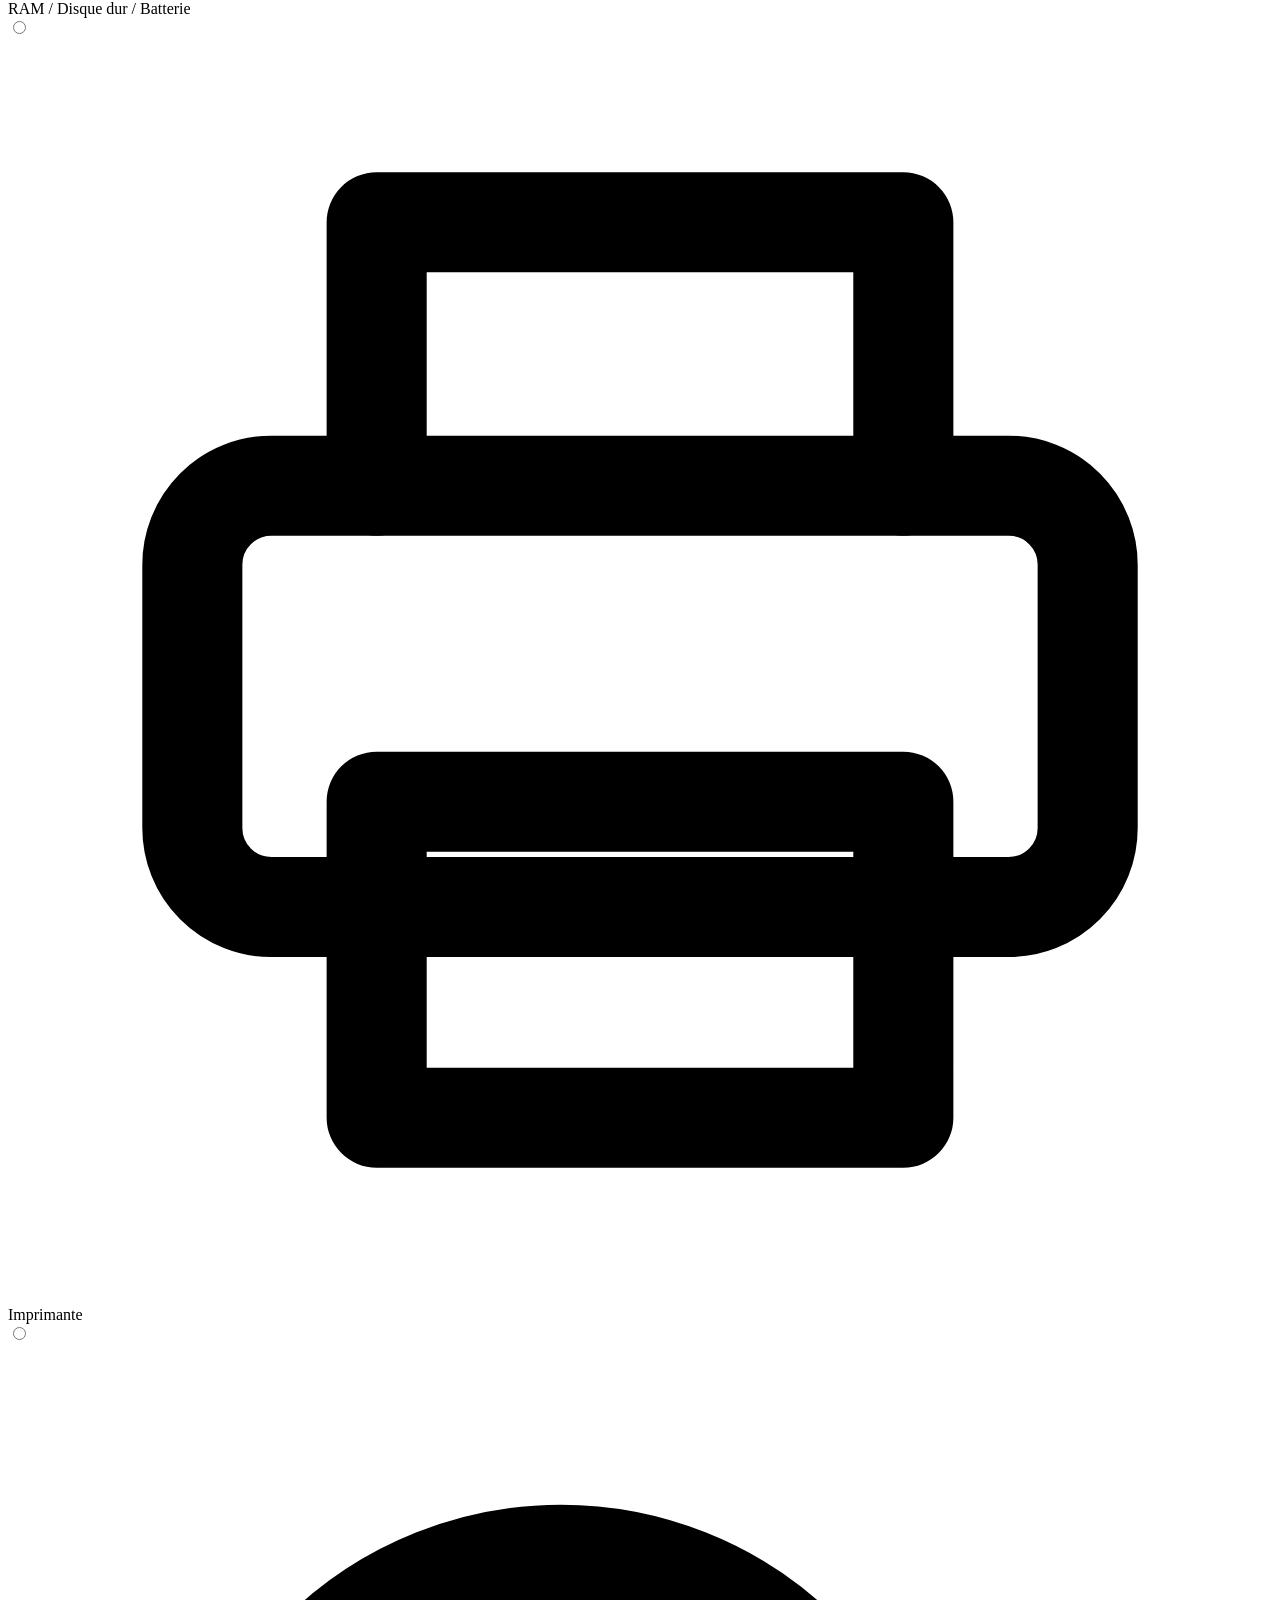
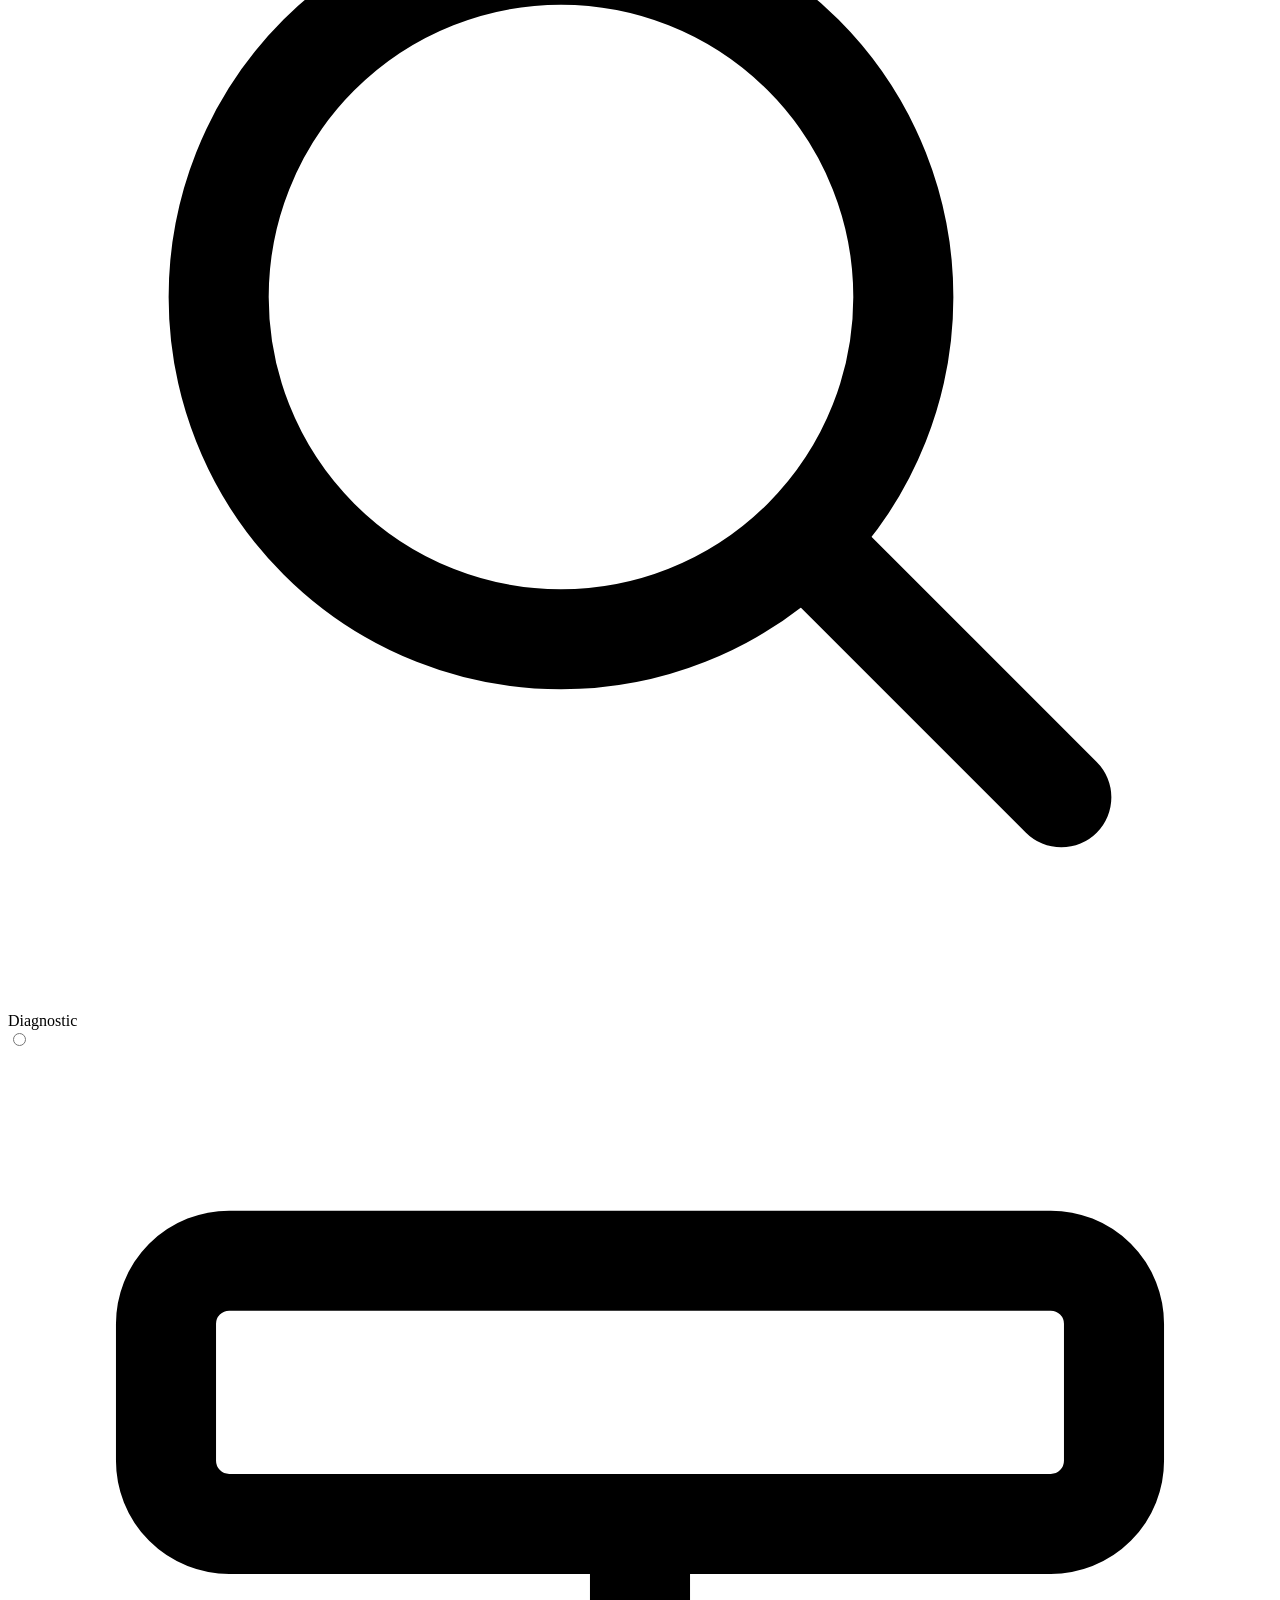
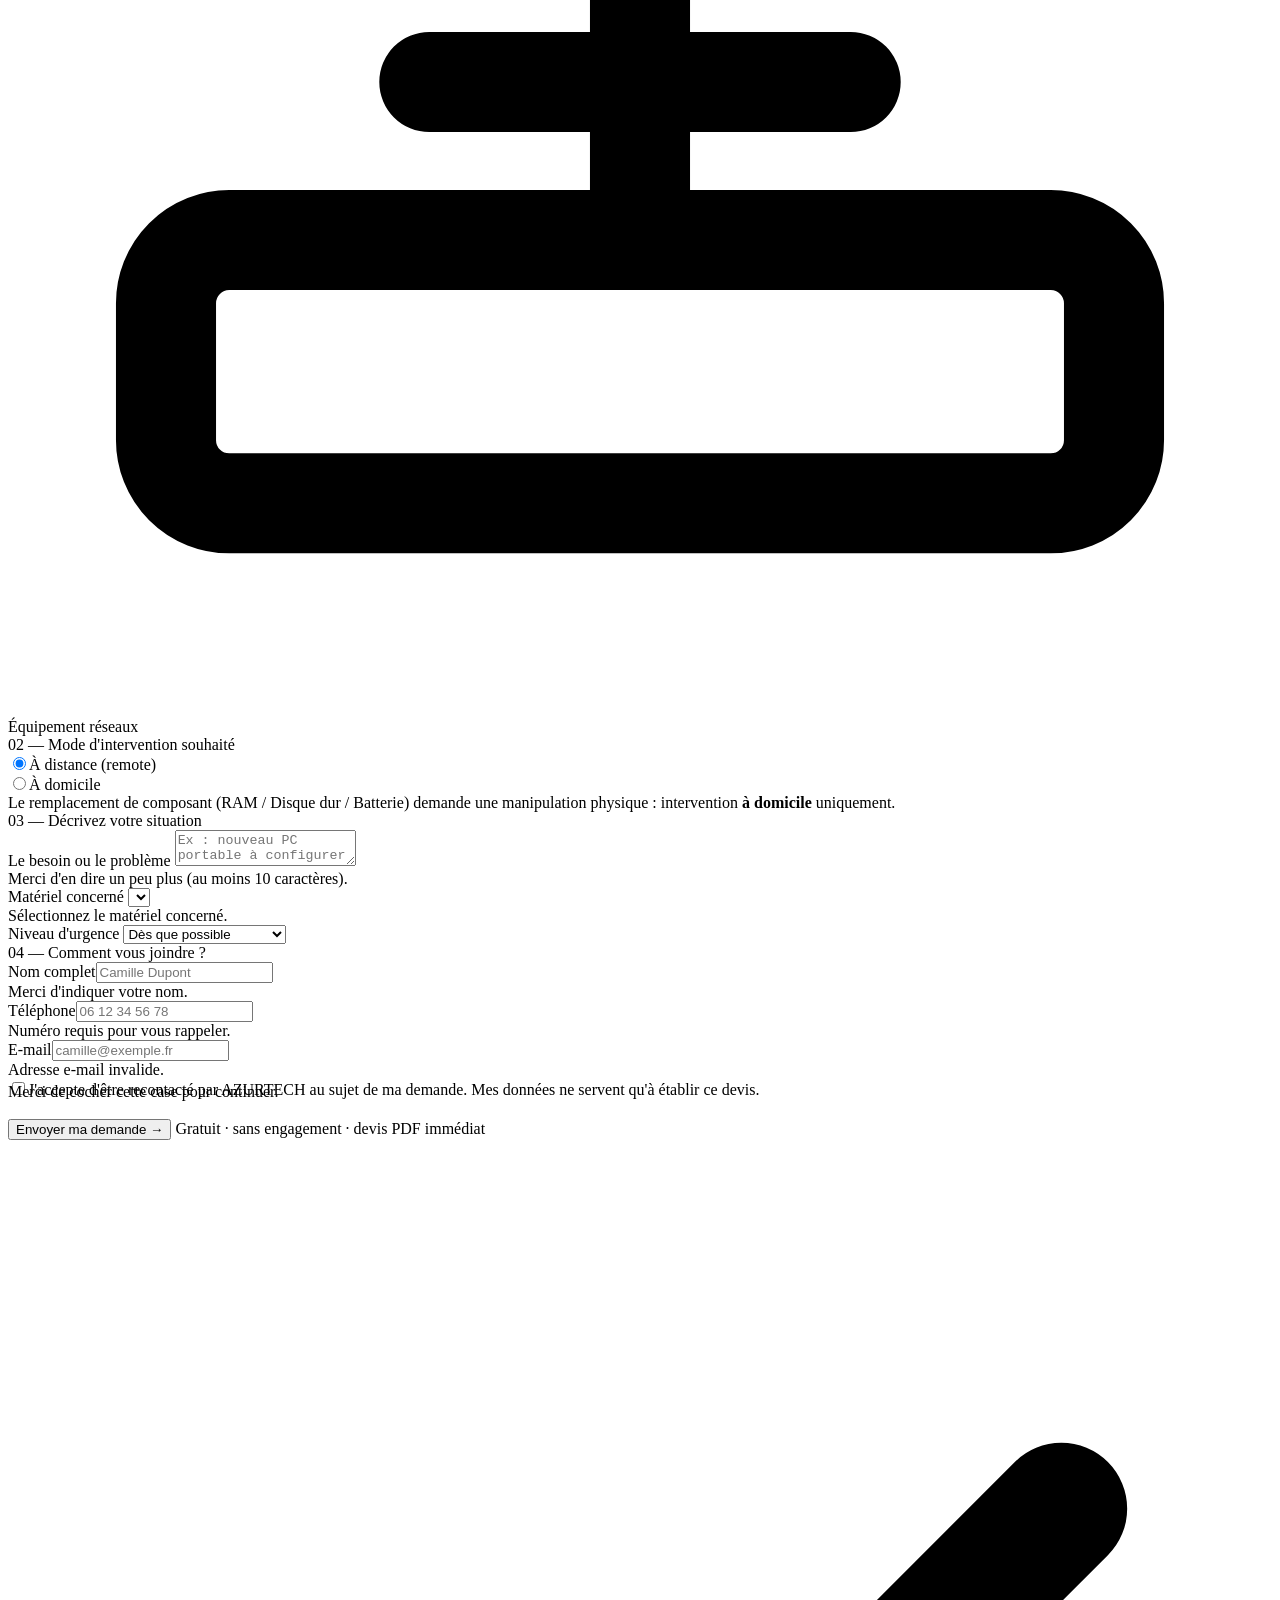
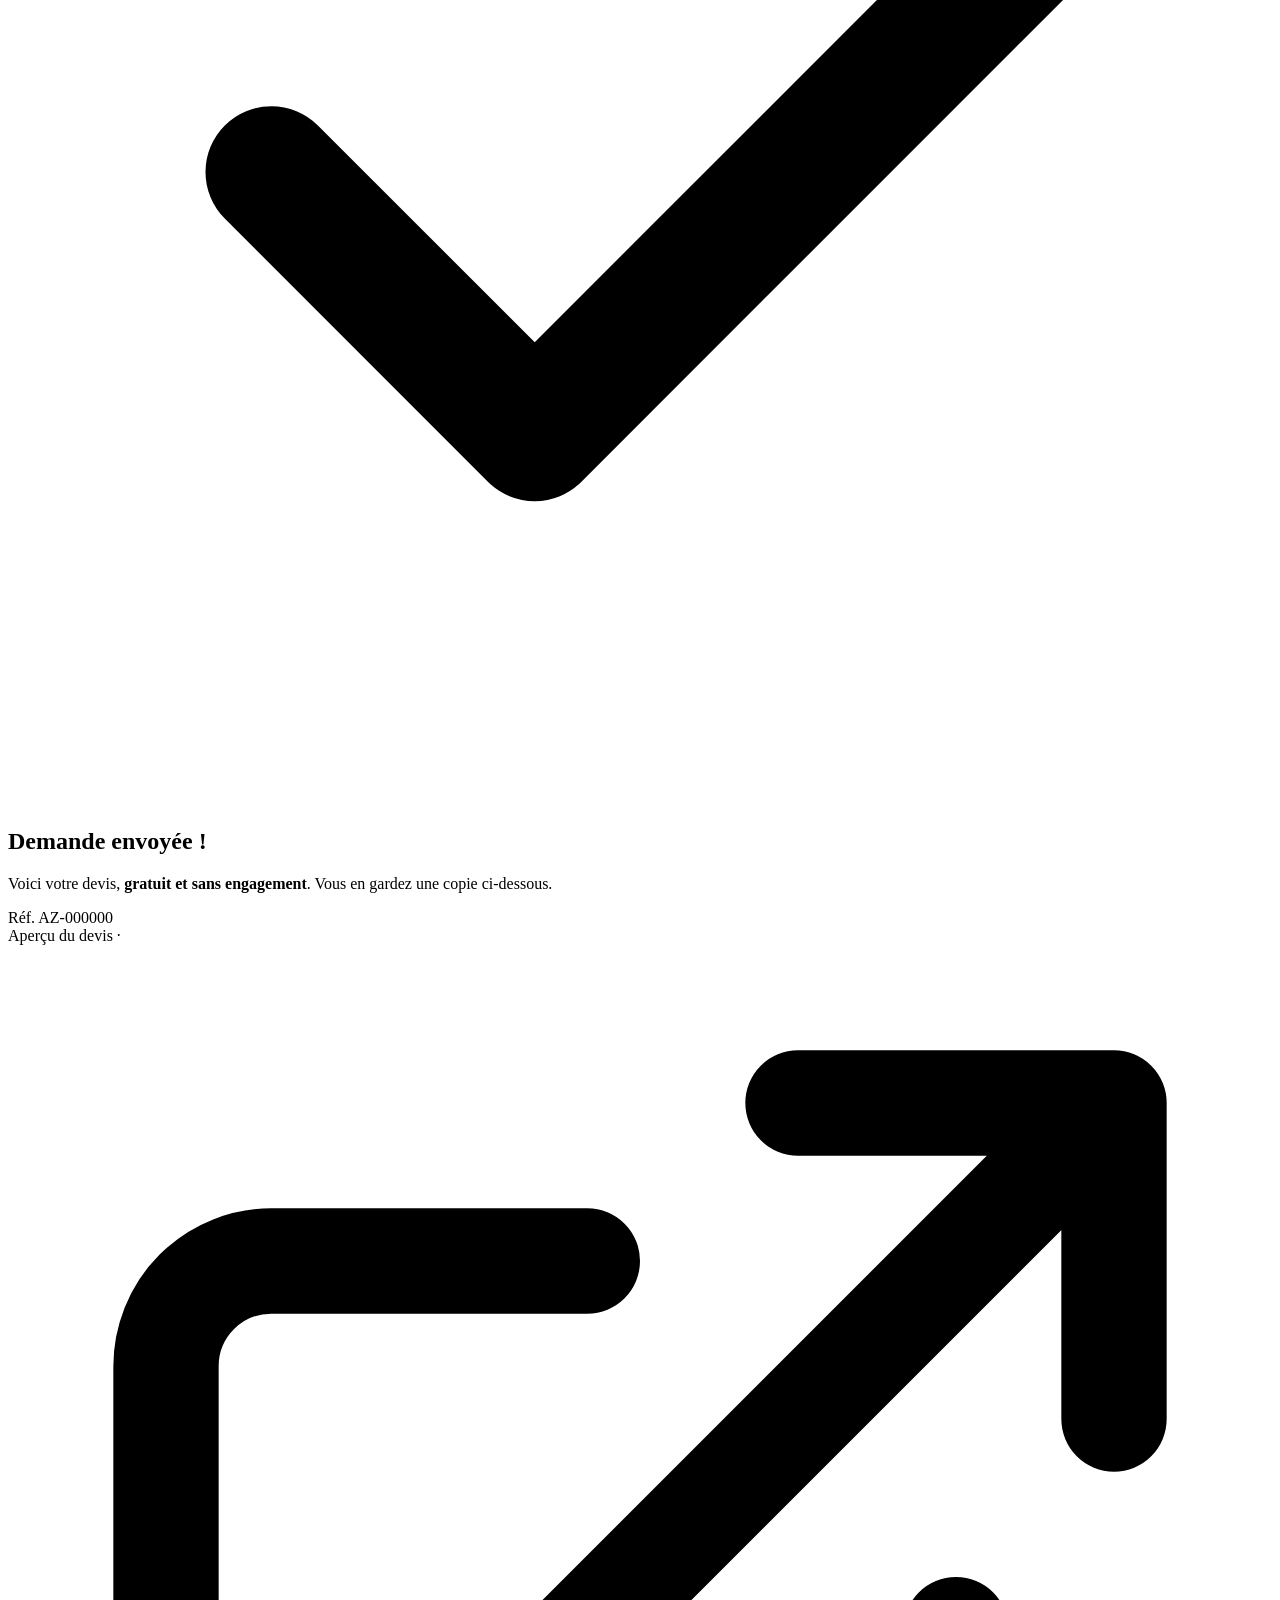
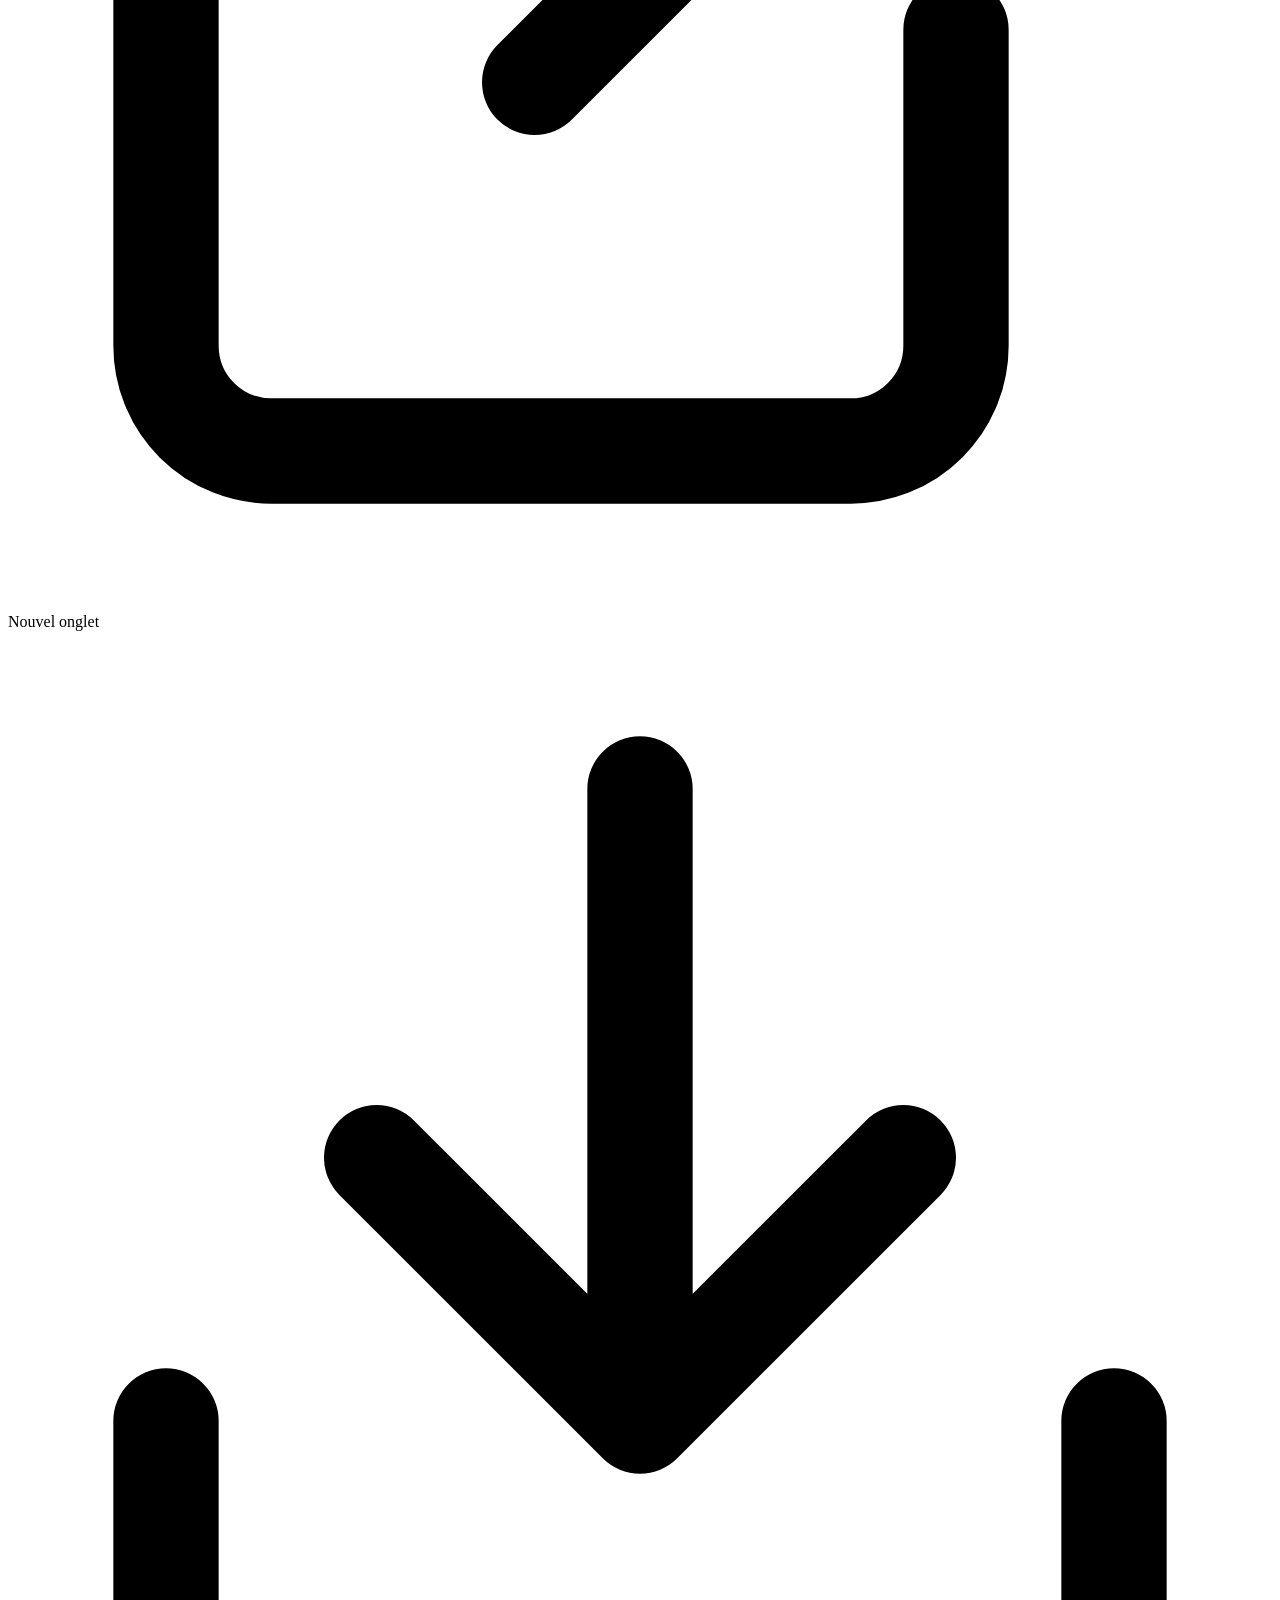
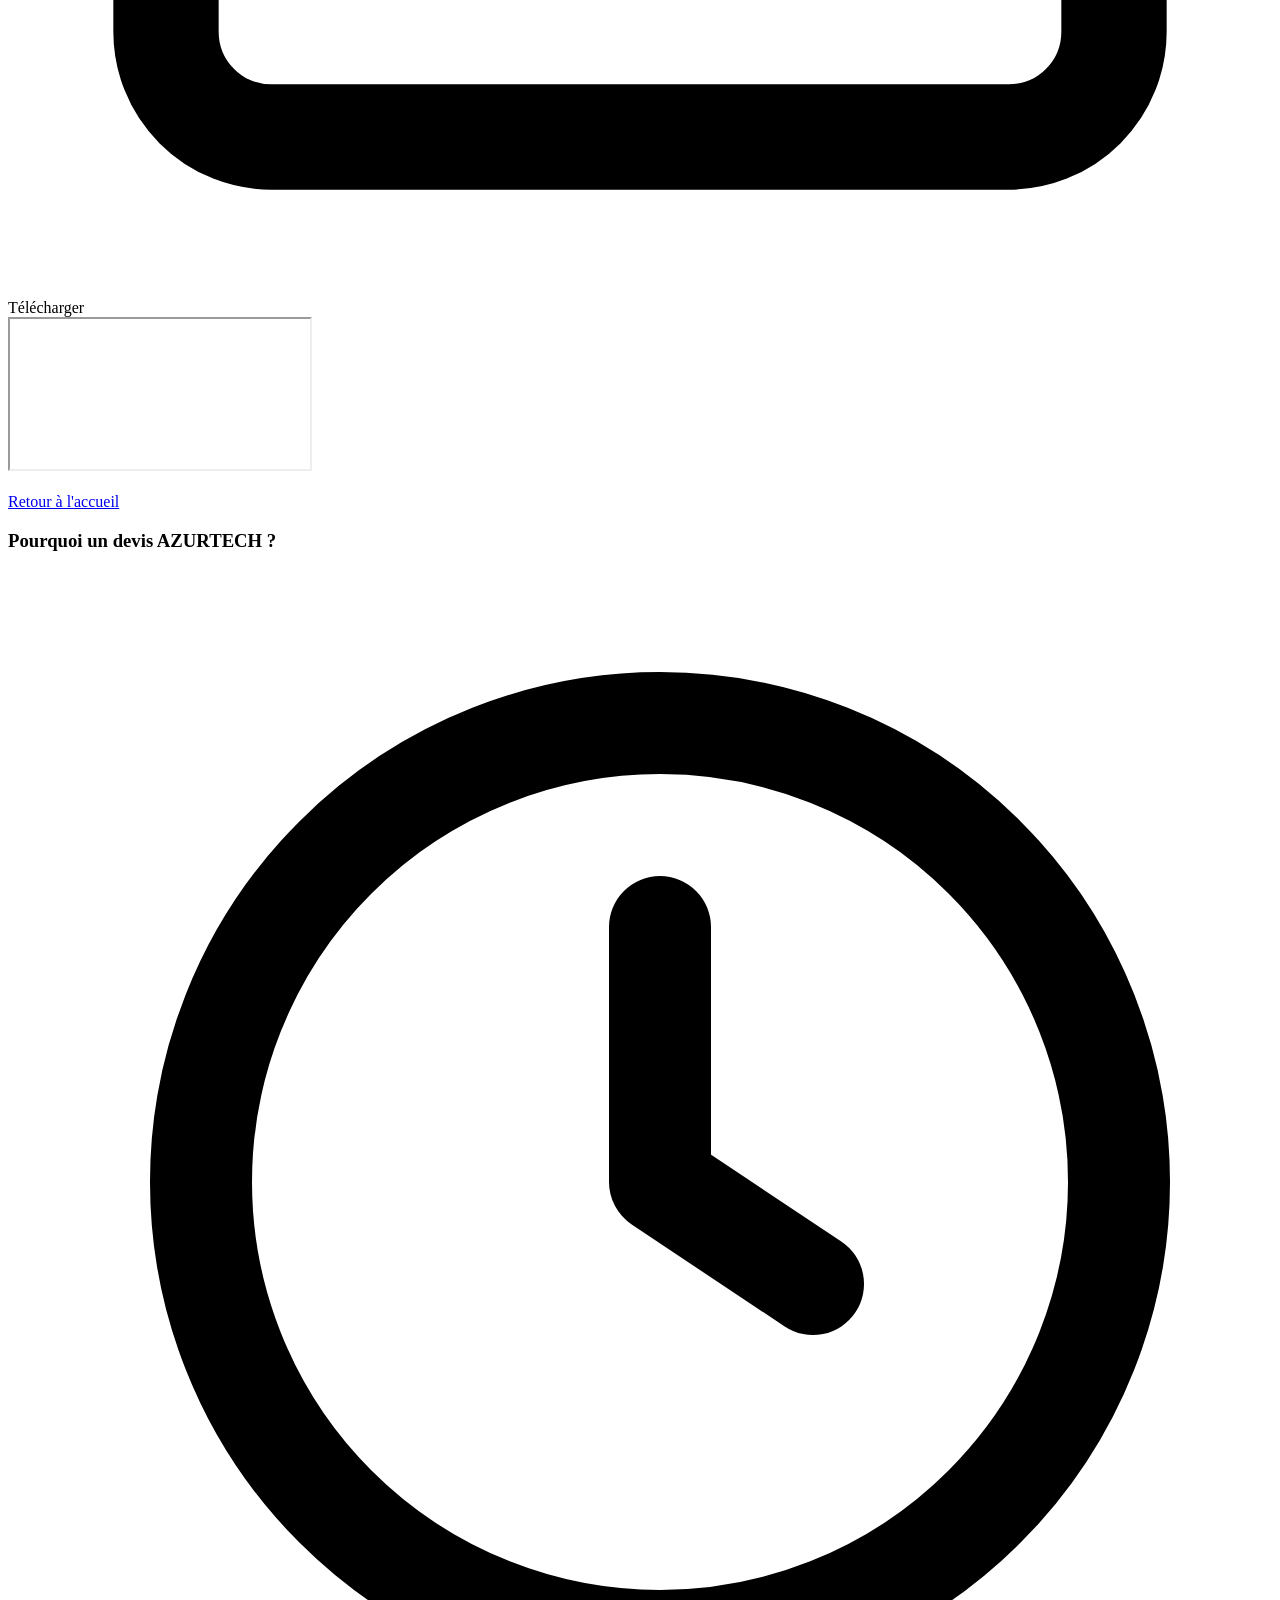
==== commit 590f13b7: "Add files via upload" ====
--- a/devis.html
+++ b/devis.html
@@ -7,6 +7,7 @@
 <meta http-equiv="Content-Security-Policy" content="default-src 'self'; base-uri 'self'; object-src 'none'; script-src 'self'; style-src 'self' 'unsafe-inline' https://fonts.googleapis.com; font-src 'self' https://fonts.gstatic.com; upgrade-insecure-requests; img-src 'self' data: blob:; connect-src 'self' https://api.emailjs.com; frame-src 'self' blob:; form-action 'self' mailto:">
 <meta name="referrer" content="strict-origin-when-cross-origin">
 <title>Devis gratuit — AZURTECH</title>
+<link rel="icon" href="assets/favicon.png" type="image/png">
 <meta name="description" content="Demandez votre devis informatique gratuit à AZURTECH, technicien pour particuliers sur la Côte d'Azur. Réponse sous 24 h.">
 <link rel="preconnect" href="https://fonts.googleapis.com">
 <link rel="preconnect" href="https://fonts.gstatic.com" crossorigin>
@@ -20,7 +21,7 @@
 <header class="nav">
   <div class="wrap nav-in">
     <a href="index.html" class="logo">
-      <span class="mark"><svg viewBox="0 0 24 24" fill="none" stroke="currentColor" stroke-width="1.9" stroke-linecap="round" stroke-linejoin="round"><path d="M4 17 9 5l3 7 3-7 5 12"/><path d="M7 13h4M13 13h4"/></svg></span>
+      <span class="mark"><img src="assets/logo-mark.png" alt="AZURTECH"></span>
       <span class="name">AZURTECH</span>
     </a>
     <nav class="nav-links" id="menu">
@@ -168,7 +169,7 @@
 
 <footer>
   <div class="wrap foot-in">
-    <a href="index.html" class="logo"><span class="mark" style="width:28px;height:28px"><svg viewBox="0 0 24 24" fill="none" stroke="currentColor" stroke-width="1.9" stroke-linecap="round" stroke-linejoin="round"><path d="M4 17 9 5l3 7 3-7 5 12"/><path d="M7 13h4M13 13h4"/></svg></span><span class="name">AZURTECH</span></a>
+    <a href="index.html" class="logo"><span class="mark" style="width:28px;height:28px"><img src="assets/logo-mark.png" alt="AZURTECH"></span><span class="name">AZURTECH</span></a>
     <div class="foot-nav"><a href="index.html">Accueil</a><a href="reservation.html">Prendre RDV</a><a href="index.html#tarifs">Tarifs</a><a href="mailto:contact@azurtech-informatique.fr">contact@azurtech-informatique.fr</a></div>
     <span class="mono">© 2026 AZURTECH</span>
   </div>
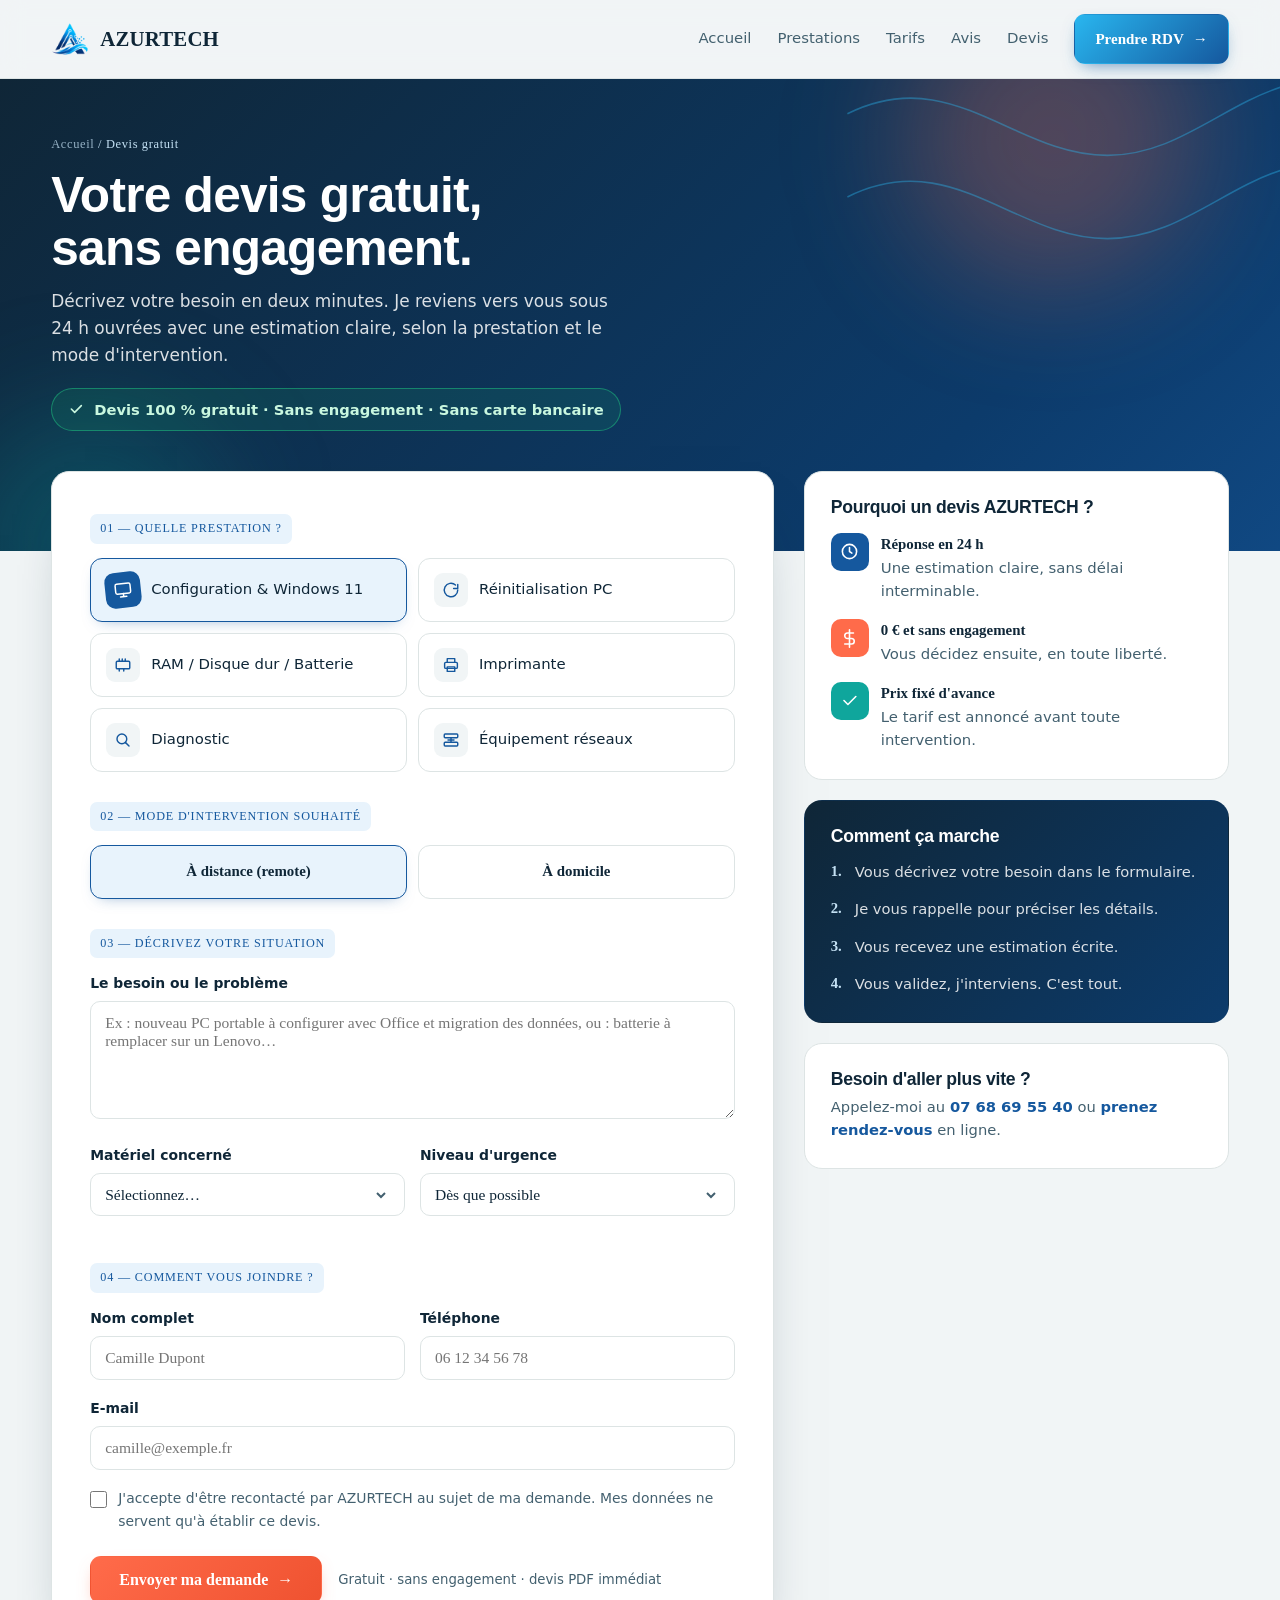
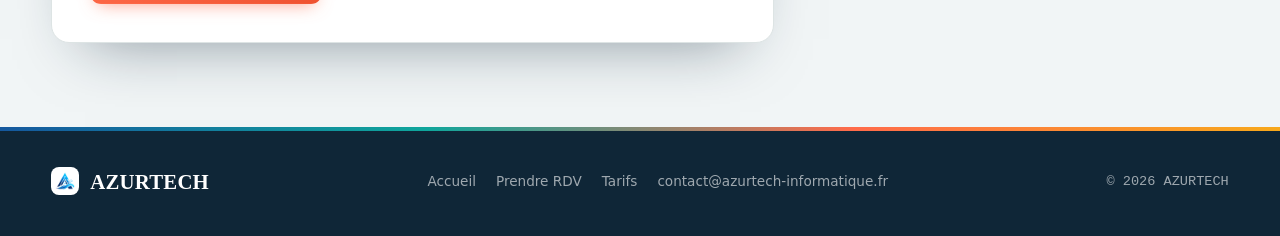
==== commit 5df186d1: "Add files via upload" ====
--- a/devis.html
+++ b/devis.html
@@ -123,18 +123,15 @@
       <div class="success" id="success">
         <div class="check"><svg viewBox="0 0 24 24" fill="none" stroke="currentColor" stroke-width="2.5" stroke-linecap="round" stroke-linejoin="round"><path d="m5 12 5 5L20 7"/></svg></div>
         <h2>Demande envoyée !</h2>
-        <p>Voici votre devis, <b>gratuit et sans engagement</b>. Vous en gardez une copie ci-dessous.</p>
+        <p>Votre devis, <b>gratuit et sans engagement</b>, s'est ouvert dans un nouvel onglet. Vous pouvez le rouvrir ou le télécharger ci-dessous.</p>
         <div class="ref" id="refNo">Réf. AZ-000000</div>
         <div class="mail-status" id="mailStatus"></div>
-        <div class="viewer">
-          <div class="viewer-bar">
-            <span class="vl">Aperçu du devis · <span id="doneRef" class="mono"></span></span>
-            <div class="vbtns">
-              <a class="vbtn" id="btnOpen" target="_blank" rel="noopener"><svg viewBox="0 0 24 24" fill="none" stroke="currentColor" stroke-width="2" stroke-linecap="round" stroke-linejoin="round"><path d="M18 13v6a2 2 0 0 1-2 2H5a2 2 0 0 1-2-2V8a2 2 0 0 1 2-2h6"/><path d="M15 3h6v6M10 14 21 3"/></svg>Nouvel onglet</a>
-              <a class="vbtn pri" id="btnDl" download><svg viewBox="0 0 24 24" fill="none" stroke="currentColor" stroke-width="2" stroke-linecap="round" stroke-linejoin="round"><path d="M21 15v4a2 2 0 0 1-2 2H5a2 2 0 0 1-2-2v-4"/><path d="M7 10l5 5 5-5M12 15V3"/></svg>Télécharger</a>
-            </div>
+        <div class="viewer-bar solo">
+          <span class="vl">Votre devis · <span id="doneRef" class="mono"></span></span>
+          <div class="vbtns">
+            <a class="vbtn" id="btnOpen" target="_blank" rel="noopener"><svg viewBox="0 0 24 24" fill="none" stroke="currentColor" stroke-width="2" stroke-linecap="round" stroke-linejoin="round"><path d="M18 13v6a2 2 0 0 1-2 2H5a2 2 0 0 1-2-2V8a2 2 0 0 1 2-2h6"/><path d="M15 3h6v6M10 14 21 3"/></svg>Rouvrir dans un onglet</a>
+            <a class="vbtn pri" id="btnDl" download><svg viewBox="0 0 24 24" fill="none" stroke="currentColor" stroke-width="2" stroke-linecap="round" stroke-linejoin="round"><path d="M21 15v4a2 2 0 0 1-2 2H5a2 2 0 0 1-2-2v-4"/><path d="M7 10l5 5 5-5M12 15V3"/></svg>Télécharger</a>
           </div>
-          <iframe id="pdfFrame" title="Aperçu du devis PDF"></iframe>
         </div>
         <br>
         <a class="btn btn-outline" href="index.html">Retour à l'accueil</a>
@@ -175,6 +172,8 @@
   </div>
 </footer>
 
+  <script src="js/config.js"></script>
+  <script src="js/azpdf.js"></script>
   <script src="js/devis.js"></script>
 </body>
 </html>
--- a/css/devis.css
+++ b/css/devis.css
@@ -0,0 +1,131 @@
+:root{--ink:#0F2637;--ink-2:#1C3B50;--ink-soft:#43606F;--azur:#15589E;--azur-deep:#0C3B6B;--azur-light:#29B6EF;--sky:#E8F3FC;--sky-line:#C4E1F4;--sea:#0FA69C;--sea-deep:#0B857D;--coral:#FF6B4A;--coral-deep:#EF5230;--amber:#F7A81B;--sand:#F3ECDC;--paper:#F1F5F6;--line:#DDE4E4;--line-2:#C9D3D4;--white:#FFFFFF;--ok:#1E9E6A;--r:12px}
+*{margin:0;padding:0;box-sizing:border-box}
+html{scroll-behavior:smooth}
+body{font-family:'Inter',system-ui,sans-serif;background:var(--paper);color:var(--ink);line-height:1.6;-webkit-font-smoothing:antialiased;overflow-x:hidden}
+h1,h2,h3,h4{font-family:'Bricolage Grotesque',sans-serif;line-height:1.06;letter-spacing:-.015em;font-weight:700}
+a{color:inherit;text-decoration:none}.mono{font-family:'IBM Plex Mono',monospace}
+.wrap{width:min(1180px,92vw);margin-inline:auto}
+@keyframes floaty{0%,100%{transform:translateY(0)}50%{transform:translateY(-12px)}}
+@keyframes pop{from{opacity:0;transform:scale(.96)}to{opacity:1;transform:scale(1)}}
+.nav{position:sticky;top:0;z-index:50;background:rgba(241,245,246,.82);backdrop-filter:blur(12px);border-bottom:1px solid var(--line)}
+.nav-in{display:flex;align-items:center;justify-content:space-between;padding:14px 0}
+.logo{display:flex;align-items:center;gap:11px}
+.logo .mark{width:38px;height:38px;flex:none;display:grid;place-items:center;transition:transform .3s cubic-bezier(.2,.8,.2,1)}.logo .mark img{width:100%;height:100%;object-fit:contain;display:block}
+.logo:hover .mark{transform:rotate(-8deg) scale(1.06)}
+.logo .mark svg{width:20px;height:20px;color:#fff}
+.logo .name{font-family:'Bricolage Grotesque';font-weight:800;font-size:1.3rem;letter-spacing:.01em;color:var(--ink)}
+.nav-links{display:flex;align-items:center;gap:26px}
+.nav-links a.link{position:relative;display:inline-flex;align-items:center;gap:6px;font-size:.93rem;color:var(--ink-soft);font-weight:500;transition:color .18s}
+.nav-links .lk-ico{width:15px;height:15px;opacity:.8}
+.nav-links a.link::after{content:'';position:absolute;left:0;bottom:-5px;height:2px;width:0;background:var(--azur);border-radius:2px;transition:width .26s cubic-bezier(.2,.8,.2,1)}
+.nav-links a.link:hover{color:var(--azur)}.nav-links a.link:hover::after{width:100%}
+.menu-btn{display:none;background:none;border:0;cursor:pointer;padding:8px}
+.menu-btn span{display:block;width:22px;height:2px;background:var(--ink);margin:4px 0}
+.btn{position:relative;overflow:hidden;isolation:isolate;display:inline-flex;align-items:center;gap:9px;font-family:'Inter';font-weight:600;font-size:.94rem;padding:12px 20px;border-radius:11px;cursor:pointer;border:1.5px solid transparent;transition:transform .22s cubic-bezier(.2,.8,.2,1),box-shadow .22s,background .22s,border-color .22s,color .22s}
+.btn::before{content:'';position:absolute;top:0;left:-130%;width:55%;height:100%;background:linear-gradient(120deg,transparent,rgba(255,255,255,.4),transparent);transform:skewX(-18deg);transition:left .55s ease;z-index:-1}
+.btn:hover::before{left:150%}.btn:hover{transform:translateY(-2px)}.btn:active{transform:translateY(0)}
+.btn-primary{background:linear-gradient(135deg,var(--azur-light),var(--azur));color:#fff;box-shadow:0 7px 18px -8px rgba(21,88,158,.75)}
+.btn-primary:hover{box-shadow:0 12px 24px -8px rgba(21,88,158,.85)}
+.btn-coral{background:linear-gradient(135deg,var(--coral),var(--coral-deep));color:#fff;box-shadow:0 7px 18px -8px rgba(255,107,74,.7)}
+.btn-coral:hover{box-shadow:0 12px 24px -8px rgba(255,107,74,.8)}
+.btn-outline{background:var(--white);color:var(--ink);border-color:var(--line-2)}.btn-outline:hover{border-color:var(--azur);color:var(--azur)}
+.arrow{transition:transform .22s}.btn:hover .arrow{transform:translateX(4px)}
+.phead{background:linear-gradient(135deg,var(--ink) 0%,var(--azur-deep) 75%,var(--azur) 130%);color:#fff;padding:56px 0 120px;position:relative;overflow:hidden}
+.phead .blob{position:absolute;border-radius:50%;filter:blur(60px);pointer-events:none}
+.phead .blob.pb1{width:300px;height:300px;background:rgba(255,107,74,.28);top:-90px;right:6%;animation:floaty 10s ease-in-out infinite}
+.phead .blob.pb2{width:260px;height:260px;background:rgba(15,166,156,.26);bottom:-120px;left:-40px;animation:floaty 12s ease-in-out infinite reverse}
+.phead .contour{position:absolute;right:-6%;top:-30%;width:520px;opacity:.4;color:var(--azur-light)}
+.crumb{font-family:'IBM Plex Mono';font-size:.78rem;letter-spacing:.05em;color:var(--sky-line);position:relative}
+.crumb a{opacity:.75}.crumb a:hover{opacity:1}
+.phead h1{font-size:clamp(2rem,4.2vw,3.1rem);font-weight:800;margin-top:14px;max-width:18ch;position:relative}
+.phead p{margin-top:14px;max-width:52ch;color:rgba(255,255,255,.85);font-size:1.06rem;position:relative}
+.split{display:grid;grid-template-columns:1.7fr 1fr;gap:30px;margin-top:-80px;padding-bottom:84px;position:relative;z-index:2}
+.panel{background:var(--white);border:1px solid var(--line);border-radius:18px;box-shadow:0 30px 60px -34px rgba(15,38,55,.5);padding:38px}
+.step-tag{font-family:'IBM Plex Mono';font-size:.76rem;letter-spacing:.07em;color:var(--azur);text-transform:uppercase;display:inline-block;background:var(--sky);padding:5px 10px;border-radius:7px;margin:30px 0 14px}
+.step-tag:first-of-type{margin-top:4px}
+.chips{display:grid;grid-template-columns:1fr 1fr;gap:11px}
+.chip{position:relative}
+.chip input{position:absolute;opacity:0;inset:0;cursor:pointer}
+.chip label{display:flex;align-items:center;gap:11px;padding:14px 15px;border:1.5px solid var(--line);border-radius:12px;cursor:pointer;font-weight:500;font-size:.93rem;transition:transform .18s,border-color .18s,background .18s;height:100%;background:var(--white)}
+.chip label:hover{transform:translateY(-2px);border-color:var(--line-2)}
+.chip .ico{width:34px;height:34px;flex:none;border-radius:9px;display:grid;place-items:center;background:var(--paper);color:var(--azur);transition:.2s}
+.chip .ico svg{width:18px;height:18px}
+.chip input:checked+label{border-color:var(--azur);background:var(--sky);box-shadow:0 6px 16px -10px rgba(21,88,158,.6)}
+.chip input:checked+label .ico{background:var(--azur);color:#fff;transform:rotate(-6deg) scale(1.05)}
+.chip input:focus-visible+label{outline:3px solid var(--azur);outline-offset:2px}
+.mode{display:grid;grid-template-columns:1fr 1fr;gap:11px}
+.mode .chip label{justify-content:center;font-family:'Bricolage Grotesque';font-weight:600}
+.field{margin-bottom:17px}.field.row{display:grid;grid-template-columns:1fr 1fr;gap:15px}
+label.lbl{display:block;font-size:.87rem;font-weight:600;margin-bottom:7px}
+label.lbl .opt{font-weight:400;color:var(--ink-soft)}
+input[type=text],input[type=email],input[type=tel],select,textarea{width:100%;padding:12px 14px;border:1.5px solid var(--line);border-radius:10px;font-family:'Inter';font-size:.97rem;color:var(--ink);background:var(--white);transition:.18s}
+textarea{resize:vertical;min-height:118px}
+input:focus,select:focus,textarea:focus{outline:0;border-color:var(--azur);box-shadow:0 0 0 3px rgba(21,88,158,.12)}
+select{appearance:none;background-image:url("data:image/svg+xml,%3Csvg xmlns='http://www.w3.org/2000/svg' width='20' height='20' fill='none' stroke='%2343606F' stroke-width='2'%3E%3Cpath d='m6 8 4 4 4-4'/%3E%3C/svg%3E");background-repeat:no-repeat;background-position:right 13px center}
+.err{border-color:#E5484D!important;box-shadow:0 0 0 3px rgba(229,72,77,.12)!important}
+.errmsg{color:#C93B3F;font-size:.82rem;margin-top:6px;display:none}.errmsg.show{display:block}
+.consent{display:flex;gap:11px;align-items:flex-start;font-size:.87rem;color:var(--ink-soft);margin:4px 0 24px}
+.consent input{margin-top:4px;width:17px;height:17px;accent-color:var(--azur);flex:none}
+.submit-row{display:flex;align-items:center;gap:16px;flex-wrap:wrap}
+.submit-row .note{font-size:.83rem;color:var(--ink-soft)}
+.btn.full{padding:14px 28px;font-size:1rem}
+.aside{display:flex;flex-direction:column;gap:20px}
+.acard{background:var(--white);border:1px solid var(--line);border-radius:18px;padding:26px;transition:transform .28s cubic-bezier(.2,.8,.2,1),box-shadow .28s}
+.acard:hover{transform:translateY(-4px);box-shadow:0 24px 44px -28px rgba(15,38,55,.4)}
+.acard.dark{background:linear-gradient(135deg,var(--ink),var(--azur-deep));color:#fff;border-color:transparent}
+.acard h3{font-size:1.1rem;margin-bottom:6px}.acard.dark h3{color:#fff}
+.reassure{list-style:none;display:flex;flex-direction:column;gap:15px;margin-top:16px}
+.reassure li{display:flex;gap:12px;font-size:.93rem;color:var(--ink-soft)}
+.reassure li b{color:var(--ink);display:block;font-family:'Bricolage Grotesque';font-weight:600}
+.reassure .rc{width:38px;height:38px;flex:none;border-radius:10px;display:grid;place-items:center;color:#fff;transition:transform .3s}
+.reassure li:nth-child(1) .rc{background:var(--azur)}.reassure li:nth-child(2) .rc{background:var(--coral)}.reassure li:nth-child(3) .rc{background:var(--sea)}
+.reassure li:hover .rc{transform:rotate(-8deg) scale(1.08)}
+.reassure .rc svg{width:19px;height:19px}
+.acard.dark .steps{list-style:none;display:flex;flex-direction:column;gap:14px;margin-top:14px}
+.acard.dark .steps li{display:flex;gap:13px;align-items:flex-start;font-size:.92rem;color:rgba(255,255,255,.85)}
+.acard.dark .steps .n{font-family:'IBM Plex Mono';font-weight:600;color:var(--sky-line);flex:none}
+.contact-mini{font-size:.92rem;color:var(--ink-soft);margin-top:4px}
+.contact-mini a{color:var(--azur);font-weight:600}
+.success{display:none;text-align:center;padding:28px 10px}
+.success.show{display:block;animation:pop .4s ease}
+.success .check{width:74px;height:74px;border-radius:50%;background:linear-gradient(135deg,var(--azur-light),var(--azur-deep));display:grid;place-items:center;margin:0 auto 20px;box-shadow:0 14px 30px -12px rgba(21,88,158,.7)}
+.success .check svg{width:38px;height:38px;color:#fff}
+.success h2{font-size:1.6rem}
+.success p{color:var(--ink-soft);max-width:42ch;margin:12px auto 24px}
+.success .ref{font-family:'IBM Plex Mono';background:var(--sky);border:1px dashed var(--sky-line);padding:8px 16px;border-radius:9px;display:inline-block;margin-bottom:24px;color:var(--azur)}
+footer{position:relative;background:var(--ink);color:rgba(255,255,255,.6);padding:38px 0;font-size:.85rem}
+footer::before{content:'';position:absolute;top:0;left:0;right:0;height:4px;background:linear-gradient(90deg,var(--azur),var(--sea),var(--coral),var(--amber))}
+.foot-in{display:flex;justify-content:space-between;flex-wrap:wrap;gap:14px;align-items:center}
+footer .logo .name{color:#fff}footer a:hover{color:#fff}
+.foot-nav{display:flex;gap:20px}
+@media(max-width:960px){
+  .split{grid-template-columns:1fr}
+  .nav-links{position:fixed;inset:60px 0 auto 0;flex-direction:column;align-items:flex-start;background:var(--white);padding:22px 6vw 28px;gap:16px;border-bottom:1px solid var(--line);transform:translateY(-140%);transition:transform .3s;box-shadow:0 18px 40px -24px rgba(15,38,55,.4)}
+  .nav-links.open{transform:translateY(0)}.menu-btn{display:block}.panel{padding:26px}
+}
+@media(max-width:560px){.chips,.field.row{grid-template-columns:1fr}}
+@media(prefers-reduced-motion:reduce){*{animation:none!important;transition:none!important;scroll-behavior:auto!important}}
+:focus-visible{outline:3px solid var(--azur);outline-offset:2px;border-radius:6px}
+.free-badge{display:inline-flex;align-items:center;gap:10px;margin-top:18px;background:rgba(30,158,106,.16);border:1px solid rgba(30,200,130,.5);color:#c9f7df;padding:9px 16px;border-radius:999px;font-weight:600;font-size:.92rem;position:relative}
+.free-badge svg{width:16px;height:16px}
+.chip input:disabled+label{opacity:.4;cursor:not-allowed;filter:grayscale(.5)}
+.chip input:disabled+label:hover{transform:none;border-color:var(--line)}
+.mode-note{font-size:.86rem;color:var(--coral-deep);margin-top:11px;background:rgba(255,107,74,.09);border:1px solid rgba(255,107,74,.3);padding:10px 13px;border-radius:10px;display:none}
+.mode-note.show{display:block}
+.viewer{border:1px solid var(--line);border-radius:14px;overflow:hidden;background:var(--paper);margin-top:6px;text-align:left}
+.viewer-bar{display:flex;gap:10px;flex-wrap:wrap;justify-content:space-between;align-items:center;padding:12px 16px;background:var(--sky);border-bottom:1px solid var(--sky-line)}
+.viewer-bar .vl{font-family:'IBM Plex Mono';font-size:.74rem;letter-spacing:.06em;text-transform:uppercase;color:var(--azur-deep)}
+.vbtns{display:flex;gap:9px;flex-wrap:wrap}
+.vbtn{border:1.5px solid var(--line-2);background:#fff;border-radius:9px;padding:8px 13px;font-size:.83rem;font-weight:600;cursor:pointer;text-decoration:none;color:var(--ink);display:inline-flex;align-items:center;gap:7px;transition:.16s}
+.vbtn:hover{border-color:var(--azur);color:var(--azur)}
+.vbtn.pri{background:linear-gradient(135deg,var(--azur-light),var(--azur));color:#fff;border-color:transparent}
+.vbtn.pri:hover{color:#fff;box-shadow:0 8px 18px -8px rgba(21,88,158,.8)}
+.vbtn svg{width:15px;height:15px}
+.viewer iframe{width:100%;height:620px;border:0;display:block;background:#525659}
+.mail-status{font-size:.87rem;margin:0 auto 18px;max-width:56ch;padding:11px 15px;border-radius:10px;text-align:left}
+.mail-status.ok{background:rgba(30,158,106,.1);color:#12734b;border:1px solid rgba(30,158,106,.35)}
+.mail-status.warn{background:rgba(255,107,74,.09);color:#b23c1e;border:1px solid rgba(255,107,74,.35)}
+.mail-status a{color:var(--azur);font-weight:700}
+
+footer .logo .mark{background:#fff;border-radius:8px;padding:4px}
+.viewer-bar.solo{border:1px solid var(--sky-line);border-radius:12px;margin-top:4px}
